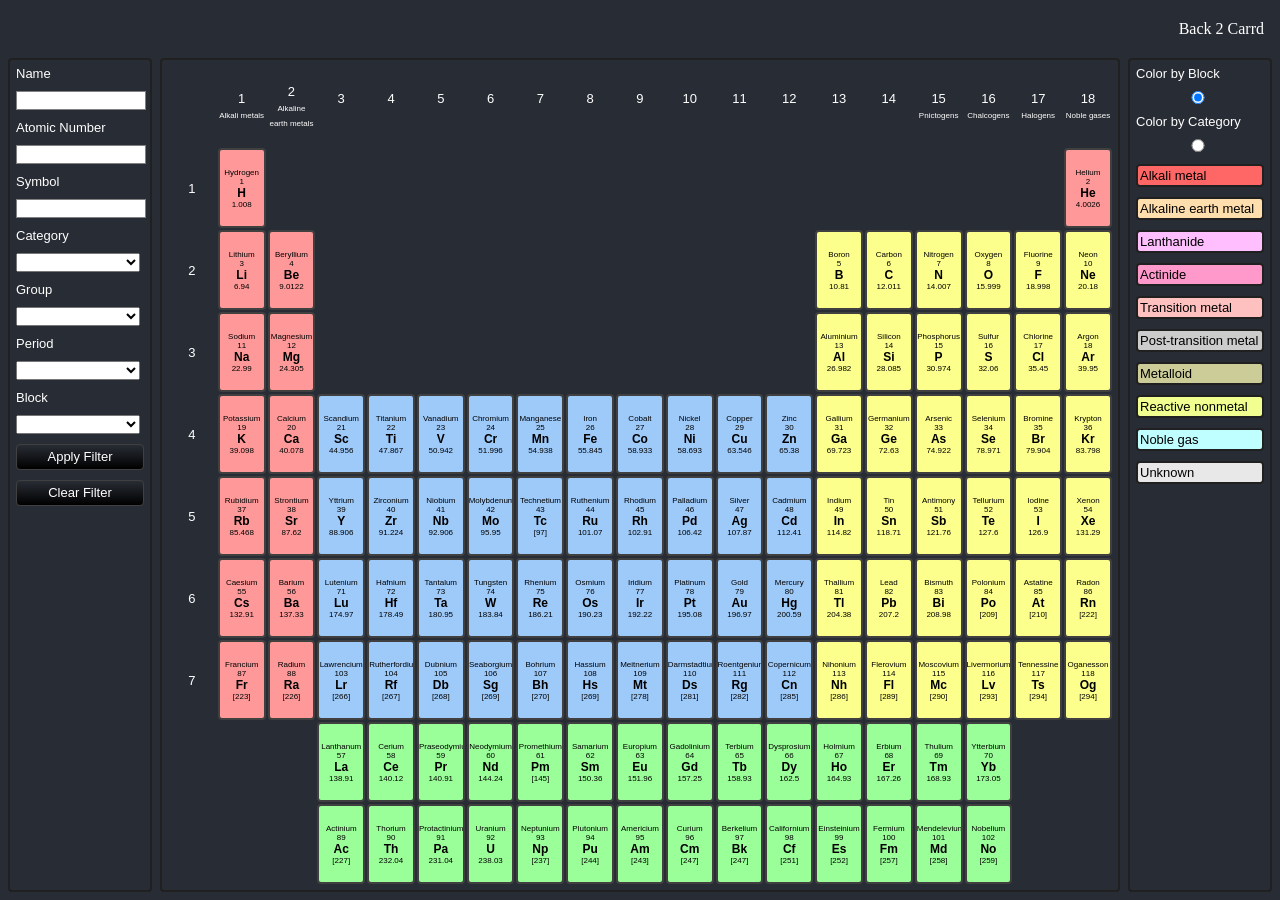
==== index.html @ cc759f1b "Rename periodictable.html to index.html" ====
<!DOCTYPE html>

<html lang="en">

<head>
	<title>Chemsitry Hub: Periodic Table</title>
    <meta charset="utf-8" />
    <link href="projects.css" rel="stylesheet" />
</head>

<body>

	<div class="maindiv">

		<div class="linkpanel"><a href="https://chemistryhub.carrd.co" target="_blank">Back 2 Carrd</a></div>

    	<div class="roundcorners leftdiv">

			<table style="width:100%;">

            	<tr><td><div class="label">Name</div></td></tr>
            	<tr><td><input type="text" id="namefilter" style="width:124px" /></td></tr>

            	<tr><td><div class="label">Atomic Number</div></td></tr>
            	<tr><td><input type="number" id="atomicnumberfilter" style="width:124px" min=1 max=118 /></td></tr>

            	<tr><td><div class="label">Symbol</div></td></tr>
            	<tr><td><input type="text" id="symbolfilter" style="width:124px" /></td></tr>

				<tr><td><div class="label">Category</div></td></tr>
				<tr><td>
					<select id="categoryfilter">
						<option value=""></option>
						<option value="Alkali metal">Alkali metal</option>
						<option value="Alkaline earth metal">Alkaline earth metal</option>
						<option value="Lanthanide">Lanthanide</option>
						<option value="Actinide">Actinide</option>
						<option value="Transition metal">Transition metal</option>
						<option value="Post-transition metal">Post-transition metal</option>
						<option value="Metalloid">Metalloid</option>
						<option value="Reactive nonmetal">Reactive nonmetal</option>
						<option value="Noble gas">Noble gas</option>
						<option value="Unknown">Unknown</option>
					</select>
				</td></tr>


            	<tr><td><div class="label">Group</div></td></tr>
            	<tr><td>
					<select id="groupfilter">
  						<option value=""></option>
  						<option value="0">none</option>
  						<option value="1">1</option>
  						<option value="2">2</option>
  						<option value="3">3</option>
  						<option value="4">4</option>
  						<option value="5">5</option>
  						<option value="6">6</option>
  						<option value="7">7</option>
  						<option value="8">8</option>
  						<option value="9">9</option>
  						<option value="10">10</option>
  						<option value="11">11</option>
  						<option value="12">12</option>
  						<option value="13">13</option>
  						<option value="14">14</option>
  						<option value="15">15</option>
  						<option value="16">16</option>
  						<option value="17">17</option>
  						<option value="18">18</option>
					</select>
				</td></tr>

            	<tr><td><div class="label">Period</div></td></tr>
            	<tr><td>
					<select id="periodfilter">
  						<option value=""></option>
  						<option value="1">1</option>
  						<option value="2">2</option>
  						<option value="3">3</option>
  						<option value="4">4</option>
  						<option value="5">5</option>
  						<option value="6">6</option>
  						<option value="7">7</option>
					</select>
				</td></tr>

            	<tr><td><div class="label">Block</div></td></tr>
            	<tr><td>
					<select id="blockfilter">
  						<option value=""></option>
  						<option value="d">d</option>
  						<option value="f">f</option>
  						<option value="p">p</option>
  						<option value="s">s</option>
					</select>
				</td></tr>

                <tr>
                    <td colspan="2"><div id="btnApplyFilter" class="button">Apply Filter</div></td>
                </tr>

                <tr>
                    <td colspan="2"><div id="btnClearFilter" class="button">Clear Filter</div></td>
                </tr>

            </table>

    	</div>

    	<div id="periodictablediv" class="roundcorners tablediv">
			<table id="periodictable" style="width: 100%; height: 100%;"></table>
		</div>

    	<div class="roundcorners rightdiv">

			<table style="width:100%;">

            	<tr>
					<td><div class="label">Color by Block</div></td>
				</tr>
				
            	<tr>
					<td class="radiobutton"><div class="radiobutton"><input type="radio" name="colorby" value="colorbyblock" id="colorblock" checked /></div></td>
				</tr>

            	<tr>
					<td><div class="label">Color by Category</div></td>
				</tr>

            	<tr>
					<td class="radiobutton"><div class="radiobutton"><input type="radio" name="colorby" value="colorbycategory" id="colorcategory"  /></div></td>
				</tr>

            </table>

			<table id="categorykey" style="width:100%; display: inline;">
            	<tr><td><div class="alkalimetal colorkey roundcorners">Alkali metal</div></td></tr>
            	<tr><td><div class="alkalineearthmetal colorkey roundcorners">Alkaline earth metal</div></td></tr>
            	<tr><td><div class="lanthanide colorkey roundcorners">Lanthanide</div></td></tr>
            	<tr><td><div class="actinide colorkey roundcorners">Actinide</div></td></tr>
            	<tr><td><div class="transitionmetal colorkey roundcorners">Transition metal</div></td></tr>
            	<tr><td><div class="posttransitionmetal colorkey roundcorners">Post-transition metal</div></td></tr>
            	<tr><td><div class="metalloid colorkey roundcorners">Metalloid</div></td></tr>
            	<tr><td><div class="reactivenonmetal colorkey roundcorners">Reactive nonmetal</div></td></tr>
            	<tr><td><div class="noblegas colorkey roundcorners">Noble gas</div></td></tr>
            	<tr><td><div class="unknown colorkey roundcorners">Unknown</div></td></tr>
            </table>

			<table id="blockkey" style="width:100%; display: none;">
            	<tr><td><div class="sblock colorkey roundcorners">s</div></td></tr>
            	<tr><td><div class="dblock colorkey roundcorners">d</div></td></tr>
            	<tr><td><div class="fblock colorkey roundcorners">f</div></td></tr>
            	<tr><td><div class="pblock colorkey roundcorners">p</div></td></tr>
            </table>

		</div>

	</div>


	<div id="infoboxbackground"
	style="background-color: #000000; position: absolute;
	left: 0px; right: 0px; top: 0px; bottom: 0px;
    opacity: 0.8; visibility: hidden;"></div>

	<div id="infobox"
	 class="border roundcorners"
	style="position:absolute;  width: 500px; top: 50%; left: 50%; transform: translate(-50%, -50%); background-color: #FFFFFF; visibility: hidden;">

		<table style="width:100%;">
    		<tr><th colspan="2" id="infoName" class="thelementname"></th></tr>
    		<tr><th>Atomic number</th><td id="infoAtomicNumber"></th></tr>
        	<tr><th>Chemical Symbol</th><td id="infoChemicalSymbol"></td></tr>
        	<tr><th>Category</th><td id="infoCategory"></td></tr>
        	<tr><th>Atomic weight - conventional</th><td id="infoAtomicWeightConventional"></td></tr>
        	<tr><th>Atomic weight - standard</th><td id="infoAtomicWeightStandard"></td></tr>
        	<tr><th>Occurrence</th><td id="infoOccurrence"></td></tr>
        	<tr><th>State of matter</th><td id="infoStateOfMatter"></td></tr>
        	<tr><th>Group</th><td id="infoGroup"></td></tr>
        	<tr><th>Period</th><td id="infoPeriod"></td></tr>
        	<tr><th>Block</th><td id="infoBlock"></td></tr>
        	<tr><td colspan="2"><div id="btnCloseInfoBox" class="button">Close</div></td></tr>
		</table>

	</div>

    <script src="data.js"></script>
    <script src="periodictable.js"></script>
    <script src="periodictableinfobox.js"></script>
    <script src="periodictabledisplay.js"></script>
    <script src="periodictablepage.js"></script>

</body>

</html>
---- projects.css ----
.maindiv
{
    background-color: #282C34;
    position: absolute;
    left: 0px;
    right: 0px;
    top: 0px;
    bottom: 0px;
}

.banner
{
    position: absolute;
    left:8px;
    top: 8px;
    width: 681px;
    height: 42px;
    background-image: url("banner.png");
}

.tablediv
{
    position:absolute;
    top: 58px;
    left: 160px;
    bottom: 8px;
    right: 160px;
    overflow:auto;
    background-color:#282C34;
    color:#000000;
    font-family: sans-serif;
    padding:4px;
}

.leftdiv
{
    position:absolute;
    top:58px;
    left:8px;
    width:140px;
    bottom:8px;
    overflow:auto;
}

.rightdiv
{
    position:absolute;
    top:58px;
    right:8px;
    width:140px;
    bottom:8px;
    overflow:auto;
}

.linkpanel
{
    cursor: pointer;
    cursor: hand;
    color:#ffffff;
    position: absolute;
    right: 16px;
    top: 8px;
    height: 42px;
    line-height: 42px;
}

A:link {text-decoration: none; color:#FFFFFF; outline : none; border : 0;}
A:visited {text-decoration: none; color:#FFFFFF; outline : none; border : 0;}
A:active {text-decoration: none; color:#FFFFFF; outline : none; border : 0;}
A:hover {text-decoration: underline; color:#FFFFFF; outline : none; border : 0;}

.button
{
    cursor: pointer;
    cursor: hand;
    text-align: center;
    overflow: hidden;
    margin:4px;
    border-radius: 4px 4px 4px 4px;
    font-family: Arial, Helvetica, sans-serif;
    font-size: small;
    padding: 2px;
    border: solid 1px #404040;
    height: 20px;
	line-height: 20px;
    color: #FFFFFF;
    background: linear-gradient(#282C34, #000000);
}

.button:hover
{
    background: linear-gradient(#282C34, #202020);
}

.button:active
{
	box-shadow: inset 1px 1px 1px #000000;
    background: linear-gradient(#282C34, #202020);
}

.roundcorners
{
	border:2px solid #202020;
    border-radius: 4px 4px 4px 4px;
}

.label
{
    font-family: sans-serif;
    font-size: small;
    overflow: hidden;
    color: #FFFFFF;
    margin:4px;
    width: 120px;
}

.colorkey
{
    font-family: sans-serif;
    font-size: small;
    overflow: hidden;
    color: #000000;
    margin: 4px;
    padding: 2px;
    width: 120px;
}

select
{
    font-family: sans-serif;
    font-size: small;
    overflow: hidden;
    margin:4px;
    width: 124px;
}

.labelbold
{
    font-weight: bold;
}


table
{
    border-width: 0px;
    table-layout:fixed;
}

td
{
    border-width: 0px;
    padding:0px;
    font-family: sans-serif;
    font-size: small;
    margin:4px;
}

tr
{
    border-width: 0px;
    padding:0px;
}

th
{
    border-width: 0px;
    padding: 4px;
    font-family: sans-serif;
    font-size: small;
    overflow: hidden;
    margin:4px;
    font-weight: bold;
    text-align: left;
}

.thelementname
{
    border-width: 0px;
    padding: 4px;
    font-family: sans-serif;
    font-size: large;
    overflow: hidden;
    margin:4px;
    font-weight: bold;
    text-align: center;
}

hr
{
    height:1px;
}

input[type=text]
{
    margin: 4px;
    border:1px solid #808080;
}

input[type=number]
{
    margin: 4px;
    border:1px solid #808080;
}

input[type=radio]
{
    margin: 4px;
    margin-left: 4px;
    border:1px solid #808080;
    width: 124px;
}

.red
{
	color: #FF0000;
}

.green
{
	color: #00C000;
}

.redbg
{
	background-color: #FF0000;
}

.greenbg
{
	background-color: #00A000;
}

.cell
{
    width: 5%;
    height: 10%;
}

.elementcell
{
    font-family: sans-serif;
    font-size: 8px;
    text-align: center;
    overflow: hidden;
    border:2px solid #404040;
    border-radius: 4px 4px 4px 4px;
    cursor: pointer;
}

.elementcellfaded
{
    opacity: 0.1;
}

.chemicalsymbol
{
    font-family: sans-serif;
    font-weight: bold;
    font-size: 12px;
    text-align: center;
    overflow: hidden;
}

.groupname
{
    font-family: sans-serif;
    font-size: 8px;
    text-align: center;
    overflow: hidden;
}

.headingcell
{
    text-align: center;
    color: #FFFFFF;
}


.alkalimetal
{
    background-color: #FF6666;
}


.alkalineearthmetal
{
    background-color: #ffdead;
}

.lanthanide
{
    background-color: #ffbfff;
}

.actinide
{
    background-color: #ff99cc;
}

.transitionmetal
{
    background-color: #ffc0c0;
}

.posttransitionmetal
{
    background-color: #cccccc;
}

.metalloid
{
    background-color: #cccc99;
}

.reactivenonmetal
{
    background-color: #f0ff8f;
}


.noblegas
{
    background-color: #c0ffff;
}


.unknown
{
    background-color: #e8e8e8;
}


.sblock
{
    background-color: #ff9999;
}

.dblock
{
    background-color: #9ecafa;
}

.fblock
{
    background-color: #9bff99;
}

.pblock
{
    background-color: #fdff8c;
}
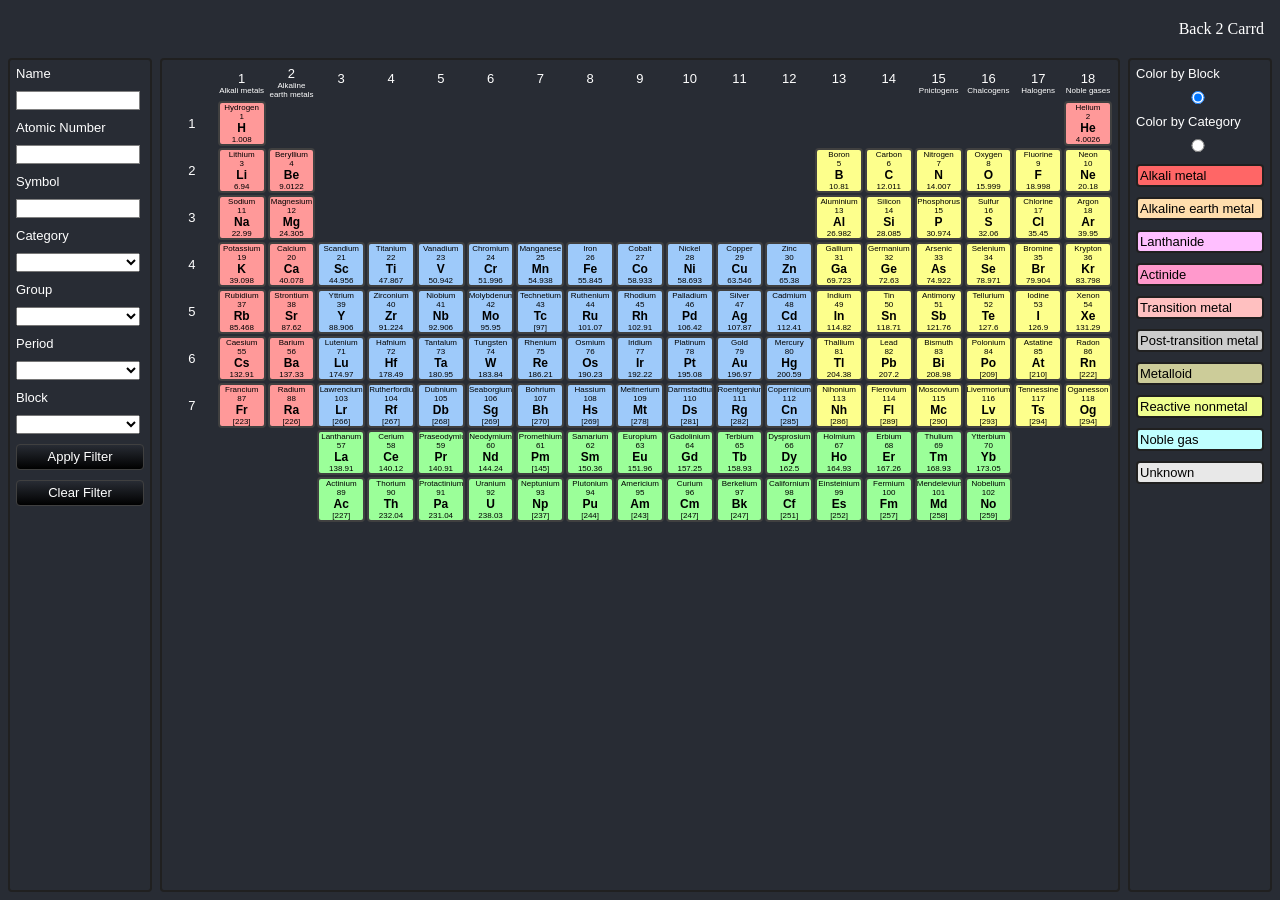
==== commit bc684fd5: "Update index.html" ====
--- a/index.html
+++ b/index.html
@@ -1,195 +1,336 @@
-<!DOCTYPE html>
-
 <html lang="en">
 
 <head>
-	<title>Chemsitry Hub: Periodic Table</title>
-    <meta charset="utf-8" />
-    <link href="projects.css" rel="stylesheet" />
+  <title>Chemistry Hub: Periodic Table</title>
+  <meta charset="utf-8" />
+  <meta name="viewport" content="width=device-width, initial-scale=1.0" />
+  <link href="projects.css" rel="stylesheet" />
 </head>
 
 <body>
 
-	<div class="maindiv">
-
-		<div class="linkpanel"><a href="https://chemistryhub.carrd.co" target="_blank">Back 2 Carrd</a></div>
-
-    	<div class="roundcorners leftdiv">
-
-			<table style="width:100%;">
-
-            	<tr><td><div class="label">Name</div></td></tr>
-            	<tr><td><input type="text" id="namefilter" style="width:124px" /></td></tr>
-
-            	<tr><td><div class="label">Atomic Number</div></td></tr>
-            	<tr><td><input type="number" id="atomicnumberfilter" style="width:124px" min=1 max=118 /></td></tr>
-
-            	<tr><td><div class="label">Symbol</div></td></tr>
-            	<tr><td><input type="text" id="symbolfilter" style="width:124px" /></td></tr>
-
-				<tr><td><div class="label">Category</div></td></tr>
-				<tr><td>
-					<select id="categoryfilter">
-						<option value=""></option>
-						<option value="Alkali metal">Alkali metal</option>
-						<option value="Alkaline earth metal">Alkaline earth metal</option>
-						<option value="Lanthanide">Lanthanide</option>
-						<option value="Actinide">Actinide</option>
-						<option value="Transition metal">Transition metal</option>
-						<option value="Post-transition metal">Post-transition metal</option>
-						<option value="Metalloid">Metalloid</option>
-						<option value="Reactive nonmetal">Reactive nonmetal</option>
-						<option value="Noble gas">Noble gas</option>
-						<option value="Unknown">Unknown</option>
-					</select>
-				</td></tr>
-
-
-            	<tr><td><div class="label">Group</div></td></tr>
-            	<tr><td>
-					<select id="groupfilter">
-  						<option value=""></option>
-  						<option value="0">none</option>
-  						<option value="1">1</option>
-  						<option value="2">2</option>
-  						<option value="3">3</option>
-  						<option value="4">4</option>
-  						<option value="5">5</option>
-  						<option value="6">6</option>
-  						<option value="7">7</option>
-  						<option value="8">8</option>
-  						<option value="9">9</option>
-  						<option value="10">10</option>
-  						<option value="11">11</option>
-  						<option value="12">12</option>
-  						<option value="13">13</option>
-  						<option value="14">14</option>
-  						<option value="15">15</option>
-  						<option value="16">16</option>
-  						<option value="17">17</option>
-  						<option value="18">18</option>
-					</select>
-				</td></tr>
-
-            	<tr><td><div class="label">Period</div></td></tr>
-            	<tr><td>
-					<select id="periodfilter">
-  						<option value=""></option>
-  						<option value="1">1</option>
-  						<option value="2">2</option>
-  						<option value="3">3</option>
-  						<option value="4">4</option>
-  						<option value="5">5</option>
-  						<option value="6">6</option>
-  						<option value="7">7</option>
-					</select>
-				</td></tr>
-
-            	<tr><td><div class="label">Block</div></td></tr>
-            	<tr><td>
-					<select id="blockfilter">
-  						<option value=""></option>
-  						<option value="d">d</option>
-  						<option value="f">f</option>
-  						<option value="p">p</option>
-  						<option value="s">s</option>
-					</select>
-				</td></tr>
-
-                <tr>
-                    <td colspan="2"><div id="btnApplyFilter" class="button">Apply Filter</div></td>
-                </tr>
-
-                <tr>
-                    <td colspan="2"><div id="btnClearFilter" class="button">Clear Filter</div></td>
-                </tr>
-
-            </table>
-
-    	</div>
-
-    	<div id="periodictablediv" class="roundcorners tablediv">
-			<table id="periodictable" style="width: 100%; height: 100%;"></table>
-		</div>
-
-    	<div class="roundcorners rightdiv">
-
-			<table style="width:100%;">
-
-            	<tr>
-					<td><div class="label">Color by Block</div></td>
-				</tr>
-				
-            	<tr>
-					<td class="radiobutton"><div class="radiobutton"><input type="radio" name="colorby" value="colorbyblock" id="colorblock" checked /></div></td>
-				</tr>
-
-            	<tr>
-					<td><div class="label">Color by Category</div></td>
-				</tr>
-
-            	<tr>
-					<td class="radiobutton"><div class="radiobutton"><input type="radio" name="colorby" value="colorbycategory" id="colorcategory"  /></div></td>
-				</tr>
-
-            </table>
-
-			<table id="categorykey" style="width:100%; display: inline;">
-            	<tr><td><div class="alkalimetal colorkey roundcorners">Alkali metal</div></td></tr>
-            	<tr><td><div class="alkalineearthmetal colorkey roundcorners">Alkaline earth metal</div></td></tr>
-            	<tr><td><div class="lanthanide colorkey roundcorners">Lanthanide</div></td></tr>
-            	<tr><td><div class="actinide colorkey roundcorners">Actinide</div></td></tr>
-            	<tr><td><div class="transitionmetal colorkey roundcorners">Transition metal</div></td></tr>
-            	<tr><td><div class="posttransitionmetal colorkey roundcorners">Post-transition metal</div></td></tr>
-            	<tr><td><div class="metalloid colorkey roundcorners">Metalloid</div></td></tr>
-            	<tr><td><div class="reactivenonmetal colorkey roundcorners">Reactive nonmetal</div></td></tr>
-            	<tr><td><div class="noblegas colorkey roundcorners">Noble gas</div></td></tr>
-            	<tr><td><div class="unknown colorkey roundcorners">Unknown</div></td></tr>
-            </table>
-
-			<table id="blockkey" style="width:100%; display: none;">
-            	<tr><td><div class="sblock colorkey roundcorners">s</div></td></tr>
-            	<tr><td><div class="dblock colorkey roundcorners">d</div></td></tr>
-            	<tr><td><div class="fblock colorkey roundcorners">f</div></td></tr>
-            	<tr><td><div class="pblock colorkey roundcorners">p</div></td></tr>
-            </table>
-
-		</div>
-
-	</div>
-
-
-	<div id="infoboxbackground"
-	style="background-color: #000000; position: absolute;
-	left: 0px; right: 0px; top: 0px; bottom: 0px;
+  <div class="maindiv">
+
+    <div class="linkpanel"><a href="https://chemistryhub.carrd.co" target="_blank">Back 2 Carrd</a></div>
+
+    <div class="roundcorners leftdiv">
+
+      <table style="width:100%;">
+
+        <tr>
+          <td>
+            <div class="label">Name</div>
+          </td>
+        </tr>
+        <tr>
+          <td><input type="text" id="namefilter" style="width:124px" /></td>
+        </tr>
+
+        <tr>
+          <td>
+            <div class="label">Atomic Number</div>
+          </td>
+        </tr>
+        <tr>
+          <td><input type="number" id="atomicnumberfilter" style="width:124px" min=1 max=118 /></td>
+        </tr>
+
+        <tr>
+          <td>
+            <div class="label">Symbol</div>
+          </td>
+        </tr>
+        <tr>
+          <td><input type="text" id="symbolfilter" style="width:124px" /></td>
+        </tr>
+
+        <tr>
+          <td>
+            <div class="label">Category</div>
+          </td>
+        </tr>
+        <tr>
+          <td>
+            <select id="categoryfilter">
+              <option value=""></option>
+              <option value="Alkali metal">Alkali metal</option>
+              <option value="Alkaline earth metal">Alkaline earth metal</option>
+              <option value="Lanthanide">Lanthanide</option>
+              <option value="Actinide">Actinide</option>
+              <option value="Transition metal">Transition metal</option>
+              <option value="Post-transition metal">Post-transition metal</option>
+              <option value="Metalloid">Metalloid</option>
+              <option value="Reactive nonmetal">Reactive nonmetal</option>
+              <option value="Noble gas">Noble gas</option>
+              <option value="Unknown">Unknown</option>
+            </select>
+          </td>
+        </tr>
+
+        <tr>
+          <td>
+            <div class="label">Group</div>
+          </td>
+        </tr>
+        <tr>
+          <td>
+            <select id="groupfilter">
+              <option value=""></option>
+              <option value="0">none</option>
+              <option value="1">1</option>
+              <option value="2">2</option>
+              <option value="3">3</option>
+              <option value="4">4</option>
+              <option value="5">5</option>
+              <option value="6">6</option>
+              <option value="7">7</option>
+              <option value="8">8</option>
+              <option value="9">9</option>
+              <option value="10">10</option>
+              <option value="11">11</option>
+              <option value="12">12</option>
+              <option value="13">13</option>
+              <option value="14">14</option>
+              <option value="15">15</option>
+              <option value="16">16</option>
+              <option value="17">17</option>
+              <option value="18">18</option>
+            </select>
+          </td>
+        </tr>
+
+        <tr>
+          <td>
+            <div class="label">Period</div>
+          </td>
+        </tr>
+        <tr>
+          <td>
+            <select id="periodfilter">
+              <option value=""></option>
+              <option value="1">1</option>
+              <option value="2">2</option>
+              <option value="3">3</option>
+              <option value="4">4</option>
+              <option value="5">5</option>
+              <option value="6">6</option>
+              <option value="7">7</option>
+            </select>
+          </td>
+        </tr>
+
+        <tr>
+          <td>
+            <div class="label">Block</div>
+          </td>
+        </tr>
+        <tr>
+          <td>
+            <select id="blockfilter">
+              <option value=""></option>
+              <option value="d">d</option>
+              <option value="f">f</option>
+              <option value="p">p</option>
+              <option value="s">s</option>
+            </select>
+          </td>
+        </tr>
+
+        <tr>
+          <td colspan="2">
+            <div id="btnApplyFilter" class="button">Apply Filter</div>
+          </td>
+        </tr>
+
+        <tr>
+          <td colspan="2">
+            <div id="btnClearFilter" class="button">Clear Filter</div>
+          </td>
+        </tr>
+
+      </table>
+
+    </div>
+
+    <div id="periodictablediv" class="roundcorners tablediv">
+      <table id="periodictable" style="width: 100%;"></table>
+    </div>
+
+    <div class="roundcorners rightdiv">
+
+      <table style="width:100%;">
+
+        <tr>
+          <td>
+            <div class="label">Color by Block</div>
+          </td>
+        </tr>
+
+        <tr>
+          <td class="radiobutton">
+            <div class="radiobutton"><input type="radio" name="colorby" value="colorbyblock" id="colorblock" checked /></div>
+          </td>
+        </tr>
+
+        <tr>
+          <td>
+            <div class="label">Color by Category</div>
+          </td>
+        </tr>
+
+        <tr>
+          <td class="radiobutton">
+            <div class="radiobutton"><input type="radio" name="colorby" value="colorbycategory" id="colorcategory" /></div>
+          </td>
+        </tr>
+
+      </table>
+
+      <table id="categorykey" style="width:100%; display: inline;">
+        <tr>
+          <td>
+            <div class="alkalimetal colorkey roundcorners">Alkali metal</div>
+          </td>
+        </tr>
+        <tr>
+          <td>
+            <div class="alkalineearthmetal colorkey roundcorners">Alkaline earth metal</div>
+          </td>
+        </tr>
+        <tr>
+          <td>
+            <div class="lanthanide colorkey roundcorners">Lanthanide</div>
+          </td>
+        </tr>
+        <tr>
+          <td>
+            <div class="actinide colorkey roundcorners">Actinide</div>
+          </td>
+        </tr>
+        <tr>
+          <td>
+            <div class="transitionmetal colorkey roundcorners">Transition metal</div>
+          </td>
+        </tr>
+        <tr>
+          <td>
+            <div class="posttransitionmetal colorkey roundcorners">Post-transition metal</div>
+          </td>
+        </tr>
+        <tr>
+          <td>
+            <div class="metalloid colorkey roundcorners">Metalloid</div>
+          </td>
+        </tr>
+        <tr>
+          <td>
+            <div class="reactivenonmetal colorkey roundcorners">Reactive nonmetal</div>
+          </td>
+        </tr>
+        <tr>
+          <td>
+            <div class="noblegas colorkey roundcorners">Noble gas</div>
+          </td>
+        </tr>
+        <tr>
+          <td>
+            <div class="unknown colorkey roundcorners">Unknown</div>
+          </td>
+        </tr>
+      </table>
+
+      <table id="blockkey" style="width:100%; display: none;">
+        <tr>
+          <td>
+            <div class="sblock colorkey roundcorners">s</div>
+          </td>
+        </tr>
+        <tr>
+          <td>
+            <div class="dblock colorkey roundcorners">d</div>
+          </td>
+        </tr>
+        <tr>
+          <td>
+            <div class="fblock colorkey roundcorners">f</div>
+          </td>
+        </tr>
+        <tr>
+          <td>
+            <div class="pblock colorkey roundcorners">p</div>
+          </td>
+        </tr>
+      </table>
+
+    </div>
+
+  </div>
+
+  <div id="infoboxbackground" style="background-color: #000000; position: absolute;
+    left: 0px; right: 0px; top: 0px; bottom: 0px;
     opacity: 0.8; visibility: hidden;"></div>
 
-	<div id="infobox"
-	 class="border roundcorners"
-	style="position:absolute;  width: 500px; top: 50%; left: 50%; transform: translate(-50%, -50%); background-color: #FFFFFF; visibility: hidden;">
-
-		<table style="width:100%;">
-    		<tr><th colspan="2" id="infoName" class="thelementname"></th></tr>
-    		<tr><th>Atomic number</th><td id="infoAtomicNumber"></th></tr>
-        	<tr><th>Chemical Symbol</th><td id="infoChemicalSymbol"></td></tr>
-        	<tr><th>Category</th><td id="infoCategory"></td></tr>
-        	<tr><th>Atomic weight - conventional</th><td id="infoAtomicWeightConventional"></td></tr>
-        	<tr><th>Atomic weight - standard</th><td id="infoAtomicWeightStandard"></td></tr>
-        	<tr><th>Occurrence</th><td id="infoOccurrence"></td></tr>
-        	<tr><th>State of matter</th><td id="infoStateOfMatter"></td></tr>
-        	<tr><th>Group</th><td id="infoGroup"></td></tr>
-        	<tr><th>Period</th><td id="infoPeriod"></td></tr>
-        	<tr><th>Block</th><td id="infoBlock"></td></tr>
-        	<tr><td colspan="2"><div id="btnCloseInfoBox" class="button">Close</div></td></tr>
-		</table>
-
-	</div>
-
-    <script src="data.js"></script>
-    <script src="periodictable.js"></script>
-    <script src="periodictableinfobox.js"></script>
-    <script src="periodictabledisplay.js"></script>
-    <script src="periodictablepage.js"></script>
+  <div id="infobox" class="border roundcorners" style="position:absolute;  width: 500px; top: 50%; left: 50%; transform: translate(-50%, -50%); background-color: #FFFFFF; visibility: hidden;">
+
+    <table style="width:100%;">
+      <tr>
+        <th colspan="2" id="infoName" class="thelementname"></th>
+      </tr>
+      <tr>
+        <th>Atomic number</th>
+        <td id="infoAtomicNumber">
+          </th>
+      </tr>
+      <tr>
+        <th>Chemical Symbol</th>
+        <td id="infoChemicalSymbol"></td>
+      </tr>
+      <tr>
+        <th>Category</th>
+        <td id="infoCategory"></td>
+      </tr>
+      <tr>
+        <th>Atomic weight - conventional</th>
+        <td id="infoAtomicWeightConventional"></td>
+      </tr>
+      <tr>
+        <th>Atomic weight - standard</th>
+        <td id="infoAtomicWeightStandard"></td>
+      </tr>
+      <tr>
+        <th>Occurrence</th>
+        <td id="infoOccurrence"></td>
+      </tr>
+      <tr>
+        <th>State of matter</th>
+        <td id="infoStateOfMatter"></td>
+      </tr>
+      <tr>
+        <th>Group</th>
+        <td id="infoGroup"></td>
+      </tr>
+      <tr>
+        <th>Period</th>
+        <td id="infoPeriod"></td>
+      </tr>
+      <tr>
+        <th>Block</th>
+        <td id="infoBlock"></td>
+      </tr>
+      <tr>
+        <td colspan="2">
+          <div id="btnCloseInfoBox" class="button">Close</div>
+        </td>
+      </tr>
+    </table>
+
+  </div>
+
+  <script src="data.js"></script>
+  <script src="periodictable.js"></script>
+  <script src="periodictableinfobox.js"></script>
+  <script src="periodictabledisplay.js"></script>
+  <script src="periodictablepage.js"></script>
 
 </body>
 
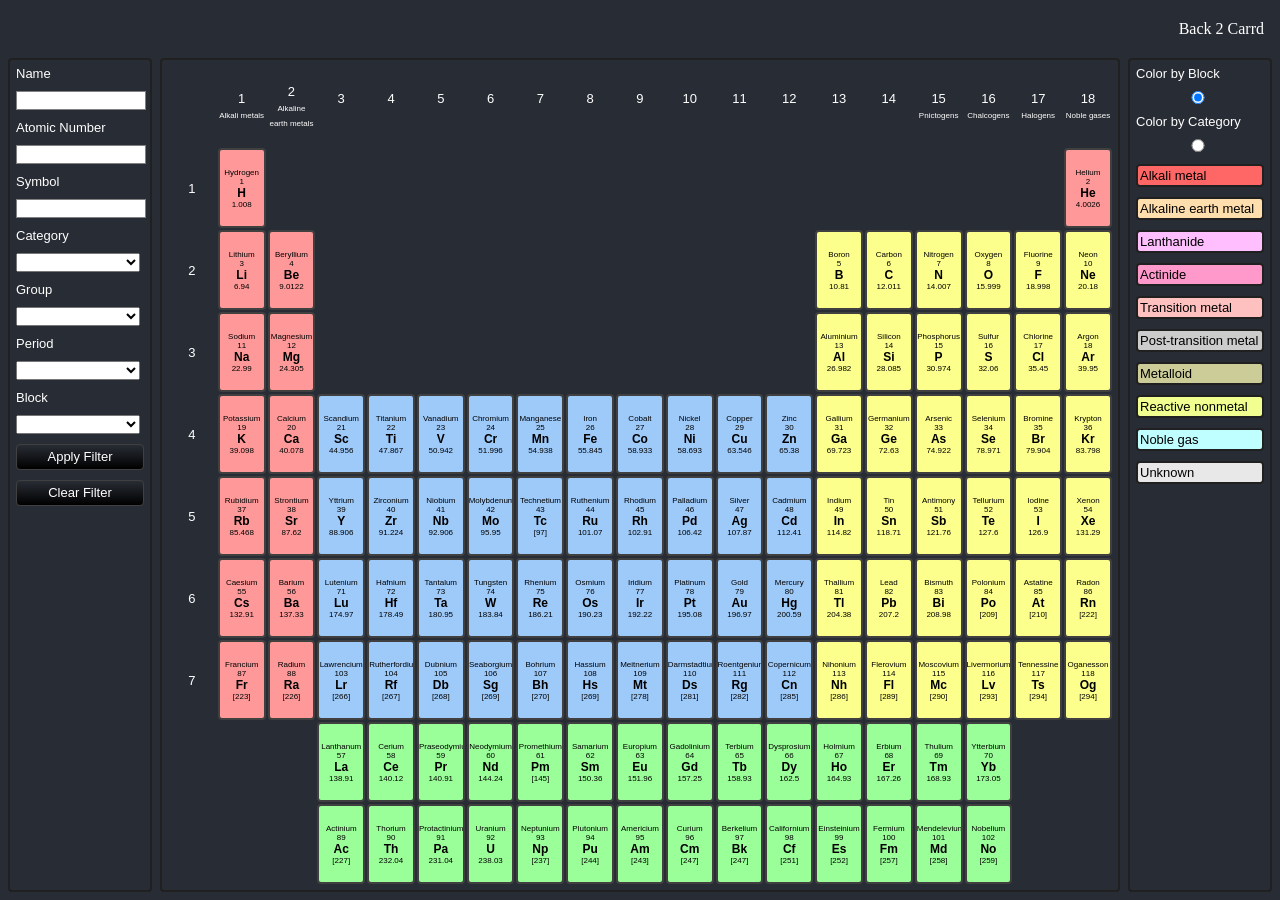
==== commit 16c4e0a4: "Update index.html" ====
--- a/index.html
+++ b/index.html
@@ -1,336 +1,196 @@
+<!DOCTYPE html>
+
 <html lang="en">
 
 <head>
-  <title>Chemistry Hub: Periodic Table</title>
-  <meta charset="utf-8" />
-  <meta name="viewport" content="width=device-width, initial-scale=1.0" />
-  <link href="projects.css" rel="stylesheet" />
+    <title>Chemistry Hub: Periodic Table</title>
+    <meta charset="utf-8" />
+    <meta name="viewport" content="width=device-width, initial-scale=1.0" />
+    <link href="projects.css" rel="stylesheet" />
 </head>
 
 <body>
 
-  <div class="maindiv">
+    <div class="maindiv">
 
-    <div class="linkpanel"><a href="https://chemistryhub.carrd.co" target="_blank">Back 2 Carrd</a></div>
+        <div class="linkpanel"><a href="https://chemistryhub.carrd.co" target="_blank">Back 2 Carrd</a></div>
 
-    <div class="roundcorners leftdiv">
+        <div class="roundcorners leftdiv">
 
-      <table style="width:100%;">
+            <table style="width:100%;">
 
-        <tr>
-          <td>
-            <div class="label">Name</div>
-          </td>
-        </tr>
-        <tr>
-          <td><input type="text" id="namefilter" style="width:124px" /></td>
-        </tr>
+                <tr><td><div class="label">Name</div></td></tr>
+                <tr><td><input type="text" id="namefilter" style="width:124px" /></td></tr>
 
-        <tr>
-          <td>
-            <div class="label">Atomic Number</div>
-          </td>
-        </tr>
-        <tr>
-          <td><input type="number" id="atomicnumberfilter" style="width:124px" min=1 max=118 /></td>
-        </tr>
+                <tr><td><div class="label">Atomic Number</div></td></tr>
+                <tr><td><input type="number" id="atomicnumberfilter" style="width:124px" min=1 max=118 /></td></tr>
 
-        <tr>
-          <td>
-            <div class="label">Symbol</div>
-          </td>
-        </tr>
-        <tr>
-          <td><input type="text" id="symbolfilter" style="width:124px" /></td>
-        </tr>
+                <tr><td><div class="label">Symbol</div></td></tr>
+                <tr><td><input type="text" id="symbolfilter" style="width:124px" /></td></tr>
 
-        <tr>
-          <td>
-            <div class="label">Category</div>
-          </td>
-        </tr>
-        <tr>
-          <td>
-            <select id="categoryfilter">
-              <option value=""></option>
-              <option value="Alkali metal">Alkali metal</option>
-              <option value="Alkaline earth metal">Alkaline earth metal</option>
-              <option value="Lanthanide">Lanthanide</option>
-              <option value="Actinide">Actinide</option>
-              <option value="Transition metal">Transition metal</option>
-              <option value="Post-transition metal">Post-transition metal</option>
-              <option value="Metalloid">Metalloid</option>
-              <option value="Reactive nonmetal">Reactive nonmetal</option>
-              <option value="Noble gas">Noble gas</option>
-              <option value="Unknown">Unknown</option>
-            </select>
-          </td>
-        </tr>
+                <tr><td><div class="label">Category</div></td></tr>
+                <tr><td>
+                    <select id="categoryfilter">
+                        <option value=""></option>
+                        <option value="Alkali metal">Alkali metal</option>
+                        <option value="Alkaline earth metal">Alkaline earth metal</option>
+                        <option value="Lanthanide">Lanthanide</option>
+                        <option value="Actinide">Actinide</option>
+                        <option value="Transition metal">Transition metal</option>
+                        <option value="Post-transition metal">Post-transition metal</option>
+                        <option value="Metalloid">Metalloid</option>
+                        <option value="Reactive nonmetal">Reactive nonmetal</option>
+                        <option value="Noble gas">Noble gas</option>
+                        <option value="Unknown">Unknown</option>
+                    </select>
+                </td></tr>
 
-        <tr>
-          <td>
-            <div class="label">Group</div>
-          </td>
-        </tr>
-        <tr>
-          <td>
-            <select id="groupfilter">
-              <option value=""></option>
-              <option value="0">none</option>
-              <option value="1">1</option>
-              <option value="2">2</option>
-              <option value="3">3</option>
-              <option value="4">4</option>
-              <option value="5">5</option>
-              <option value="6">6</option>
-              <option value="7">7</option>
-              <option value="8">8</option>
-              <option value="9">9</option>
-              <option value="10">10</option>
-              <option value="11">11</option>
-              <option value="12">12</option>
-              <option value="13">13</option>
-              <option value="14">14</option>
-              <option value="15">15</option>
-              <option value="16">16</option>
-              <option value="17">17</option>
-              <option value="18">18</option>
-            </select>
-          </td>
-        </tr>
 
-        <tr>
-          <td>
-            <div class="label">Period</div>
-          </td>
-        </tr>
-        <tr>
-          <td>
-            <select id="periodfilter">
-              <option value=""></option>
-              <option value="1">1</option>
-              <option value="2">2</option>
-              <option value="3">3</option>
-              <option value="4">4</option>
-              <option value="5">5</option>
-              <option value="6">6</option>
-              <option value="7">7</option>
-            </select>
-          </td>
-        </tr>
+                <tr><td><div class="label">Group</div></td></tr>
+                <tr><td>
+                    <select id="groupfilter">
+                        <option value=""></option>
+                        <option value="0">none</option>
+                        <option value="1">1</option>
+                        <option value="2">2</option>
+                        <option value="3">3</option>
+                        <option value="4">4</option>
+                        <option value="5">5</option>
+                        <option value="6">6</option>
+                        <option value="7">7</option>
+                        <option value="8">8</option>
+                        <option value="9">9</option>
+                        <option value="10">10</option>
+                        <option value="11">11</option>
+                        <option value="12">12</option>
+                        <option value="13">13</option>
+                        <option value="14">14</option>
+                        <option value="15">15</option>
+                        <option value="16">16</option>
+                        <option value="17">17</option>
+                        <option value="18">18</option>
+                    </select>
+                </td></tr>
 
-        <tr>
-          <td>
-            <div class="label">Block</div>
-          </td>
-        </tr>
-        <tr>
-          <td>
-            <select id="blockfilter">
-              <option value=""></option>
-              <option value="d">d</option>
-              <option value="f">f</option>
-              <option value="p">p</option>
-              <option value="s">s</option>
-            </select>
-          </td>
-        </tr>
+                <tr><td><div class="label">Period</div></td></tr>
+                <tr><td>
+                    <select id="periodfilter">
+                        <option value=""></option>
+                        <option value="1">1</option>
+                        <option value="2">2</option>
+                        <option value="3">3</option>
+                        <option value="4">4</option>
+                        <option value="5">5</option>
+                        <option value="6">6</option>
+                        <option value="7">7</option>
+                    </select>
+                </td></tr>
 
-        <tr>
-          <td colspan="2">
-            <div id="btnApplyFilter" class="button">Apply Filter</div>
-          </td>
-        </tr>
+                <tr><td><div class="label">Block</div></td></tr>
+                <tr><td>
+                    <select id="blockfilter">
+                        <option value=""></option>
+                        <option value="d">d</option>
+                        <option value="f">f</option>
+                        <option value="p">p</option>
+                        <option value="s">s</option>
+                    </select>
+                </td></tr>
 
-        <tr>
-          <td colspan="2">
-            <div id="btnClearFilter" class="button">Clear Filter</div>
-          </td>
-        </tr>
+                <tr>
+                    <td colspan="2"><div id="btnApplyFilter" class="button">Apply Filter</div></td>
+                </tr>
 
-      </table>
+                <tr>
+                    <td colspan="2"><div id="btnClearFilter" class="button">Clear Filter</div></td>
+                </tr>
+
+            </table>
+
+        </div>
+
+        <div id="periodictablediv" class="roundcorners tablediv">
+            <table id="periodictable" style="width: 100%; height: 100%;"></table>
+        </div>
+
+        <div class="roundcorners rightdiv">
+
+            <table style="width:100%;">
+
+                <tr>
+                    <td><div class="label">Color by Block</div></td>
+                </tr>
+                
+                <tr>
+                    <td class="radiobutton"><div class="radiobutton"><input type="radio" name="colorby" value="colorbyblock" id="colorblock" checked /></div></td>
+                </tr>
+
+                <tr>
+                    <td><div class="label">Color by Category</div></td>
+                </tr>
+
+                <tr>
+                    <td class="radiobutton"><div class="radiobutton"><input type="radio" name="colorby" value="colorbycategory" id="colorcategory"  /></div></td>
+                </tr>
+
+            </table>
+
+            <table id="categorykey" style="width:100%; display: inline;">
+                <tr><td><div class="alkalimetal colorkey roundcorners">Alkali metal</div></td></tr>
+                <tr><td><div class="alkalineearthmetal colorkey roundcorners">Alkaline earth metal</div></td></tr>
+                <tr><td><div class="lanthanide colorkey roundcorners">Lanthanide</div></td></tr>
+                <tr><td><div class="actinide colorkey roundcorners">Actinide</div></td></tr>
+                <tr><td><div class="transitionmetal colorkey roundcorners">Transition metal</div></td></tr>
+                <tr><td><div class="posttransitionmetal colorkey roundcorners">Post-transition metal</div></td></tr>
+                <tr><td><div class="metalloid colorkey roundcorners">Metalloid</div></td></tr>
+                <tr><td><div class="reactivenonmetal colorkey roundcorners">Reactive nonmetal</div></td></tr>
+                <tr><td><div class="noblegas colorkey roundcorners">Noble gas</div></td></tr>
+                <tr><td><div class="unknown colorkey roundcorners">Unknown</div></td></tr>
+            </table>
+
+            <table id="blockkey" style="width:100%; display: none;">
+                <tr><td><div class="sblock colorkey roundcorners">s</div></td></tr>
+                <tr><td><div class="dblock colorkey roundcorners">d</div></td></tr>
+                <tr><td><div class="fblock colorkey roundcorners">f</div></td></tr>
+                <tr><td><div class="pblock colorkey roundcorners">p</div></td></tr>
+            </table>
+
+        </div>
 
     </div>
 
-    <div id="periodictablediv" class="roundcorners tablediv">
-      <table id="periodictable" style="width: 100%;"></table>
-    </div>
 
-    <div class="roundcorners rightdiv">
+    <div id="infoboxbackground"
+    style="background-color: #000000; position: absolute;
+    left: 0px; right: 0px; top: 0px; bottom: 0px;
+    opacity: 0.8; visibility: hidden;"></div>
 
-      <table style="width:100%;">
+    <div id="infobox"
+     class="border roundcorners"
+    style="position:absolute;  width: 500px; top: 50%; left: 50%; transform: translate(-50%, -50%); background-color: #FFFFFF; visibility: hidden;">
 
-        <tr>
-          <td>
-            <div class="label">Color by Block</div>
-          </td>
-        </tr>
-
-        <tr>
-          <td class="radiobutton">
-            <div class="radiobutton"><input type="radio" name="colorby" value="colorbyblock" id="colorblock" checked /></div>
-          </td>
-        </tr>
-
-        <tr>
-          <td>
-            <div class="label">Color by Category</div>
-          </td>
-        </tr>
-
-        <tr>
-          <td class="radiobutton">
-            <div class="radiobutton"><input type="radio" name="colorby" value="colorbycategory" id="colorcategory" /></div>
-          </td>
-        </tr>
-
-      </table>
-
-      <table id="categorykey" style="width:100%; display: inline;">
-        <tr>
-          <td>
-            <div class="alkalimetal colorkey roundcorners">Alkali metal</div>
-          </td>
-        </tr>
-        <tr>
-          <td>
-            <div class="alkalineearthmetal colorkey roundcorners">Alkaline earth metal</div>
-          </td>
-        </tr>
-        <tr>
-          <td>
-            <div class="lanthanide colorkey roundcorners">Lanthanide</div>
-          </td>
-        </tr>
-        <tr>
-          <td>
-            <div class="actinide colorkey roundcorners">Actinide</div>
-          </td>
-        </tr>
-        <tr>
-          <td>
-            <div class="transitionmetal colorkey roundcorners">Transition metal</div>
-          </td>
-        </tr>
-        <tr>
-          <td>
-            <div class="posttransitionmetal colorkey roundcorners">Post-transition metal</div>
-          </td>
-        </tr>
-        <tr>
-          <td>
-            <div class="metalloid colorkey roundcorners">Metalloid</div>
-          </td>
-        </tr>
-        <tr>
-          <td>
-            <div class="reactivenonmetal colorkey roundcorners">Reactive nonmetal</div>
-          </td>
-        </tr>
-        <tr>
-          <td>
-            <div class="noblegas colorkey roundcorners">Noble gas</div>
-          </td>
-        </tr>
-        <tr>
-          <td>
-            <div class="unknown colorkey roundcorners">Unknown</div>
-          </td>
-        </tr>
-      </table>
-
-      <table id="blockkey" style="width:100%; display: none;">
-        <tr>
-          <td>
-            <div class="sblock colorkey roundcorners">s</div>
-          </td>
-        </tr>
-        <tr>
-          <td>
-            <div class="dblock colorkey roundcorners">d</div>
-          </td>
-        </tr>
-        <tr>
-          <td>
-            <div class="fblock colorkey roundcorners">f</div>
-          </td>
-        </tr>
-        <tr>
-          <td>
-            <div class="pblock colorkey roundcorners">p</div>
-          </td>
-        </tr>
-      </table>
+        <table style="width:100%;">
+            <tr><th colspan="2" id="infoName" class="thelementname"></th></tr>
+            <tr><th>Atomic number</th><td id="infoAtomicNumber"></th></tr>
+            <tr><th>Chemical Symbol</th><td id="infoChemicalSymbol"></td></tr>
+            <tr><th>Category</th><td id="infoCategory"></td></tr>
+            <tr><th>Atomic weight - conventional</th><td id="infoAtomicWeightConventional"></td></tr>
+            <tr><th>Atomic weight - standard</th><td id="infoAtomicWeightStandard"></td></tr>
+            <tr><th>Occurrence</th><td id="infoOccurrence"></td></tr>
+            <tr><th>State of matter</th><td id="infoStateOfMatter"></td></tr>
+            <tr><th>Group</th><td id="infoGroup"></td></tr>
+            <tr><th>Period</th><td id="infoPeriod"></td></tr>
+            <tr><th>Block</th><td id="infoBlock"></td></tr>
+            <tr><td colspan="2"><div id="btnCloseInfoBox" class="button">Close</div></td></tr>
+        </table>
 
     </div>
 
-  </div>
-
-  <div id="infoboxbackground" style="background-color: #000000; position: absolute;
-    left: 0px; right: 0px; top: 0px; bottom: 0px;
-    opacity: 0.8; visibility: hidden;"></div>
-
-  <div id="infobox" class="border roundcorners" style="position:absolute;  width: 500px; top: 50%; left: 50%; transform: translate(-50%, -50%); background-color: #FFFFFF; visibility: hidden;">
-
-    <table style="width:100%;">
-      <tr>
-        <th colspan="2" id="infoName" class="thelementname"></th>
-      </tr>
-      <tr>
-        <th>Atomic number</th>
-        <td id="infoAtomicNumber">
-          </th>
-      </tr>
-      <tr>
-        <th>Chemical Symbol</th>
-        <td id="infoChemicalSymbol"></td>
-      </tr>
-      <tr>
-        <th>Category</th>
-        <td id="infoCategory"></td>
-      </tr>
-      <tr>
-        <th>Atomic weight - conventional</th>
-        <td id="infoAtomicWeightConventional"></td>
-      </tr>
-      <tr>
-        <th>Atomic weight - standard</th>
-        <td id="infoAtomicWeightStandard"></td>
-      </tr>
-      <tr>
-        <th>Occurrence</th>
-        <td id="infoOccurrence"></td>
-      </tr>
-      <tr>
-        <th>State of matter</th>
-        <td id="infoStateOfMatter"></td>
-      </tr>
-      <tr>
-        <th>Group</th>
-        <td id="infoGroup"></td>
-      </tr>
-      <tr>
-        <th>Period</th>
-        <td id="infoPeriod"></td>
-      </tr>
-      <tr>
-        <th>Block</th>
-        <td id="infoBlock"></td>
-      </tr>
-      <tr>
-        <td colspan="2">
-          <div id="btnCloseInfoBox" class="button">Close</div>
-        </td>
-      </tr>
-    </table>
-
-  </div>
-
-  <script src="data.js"></script>
-  <script src="periodictable.js"></script>
-  <script src="periodictableinfobox.js"></script>
-  <script src="periodictabledisplay.js"></script>
-  <script src="periodictablepage.js"></script>
+    <script src="data.js"></script>
+    <script src="periodictable.js"></script>
+    <script src="periodictableinfobox.js"></script>
+    <script src="periodictabledisplay.js"></script>
+    <script src="periodictablepage.js"></script>
 
 </body>
 
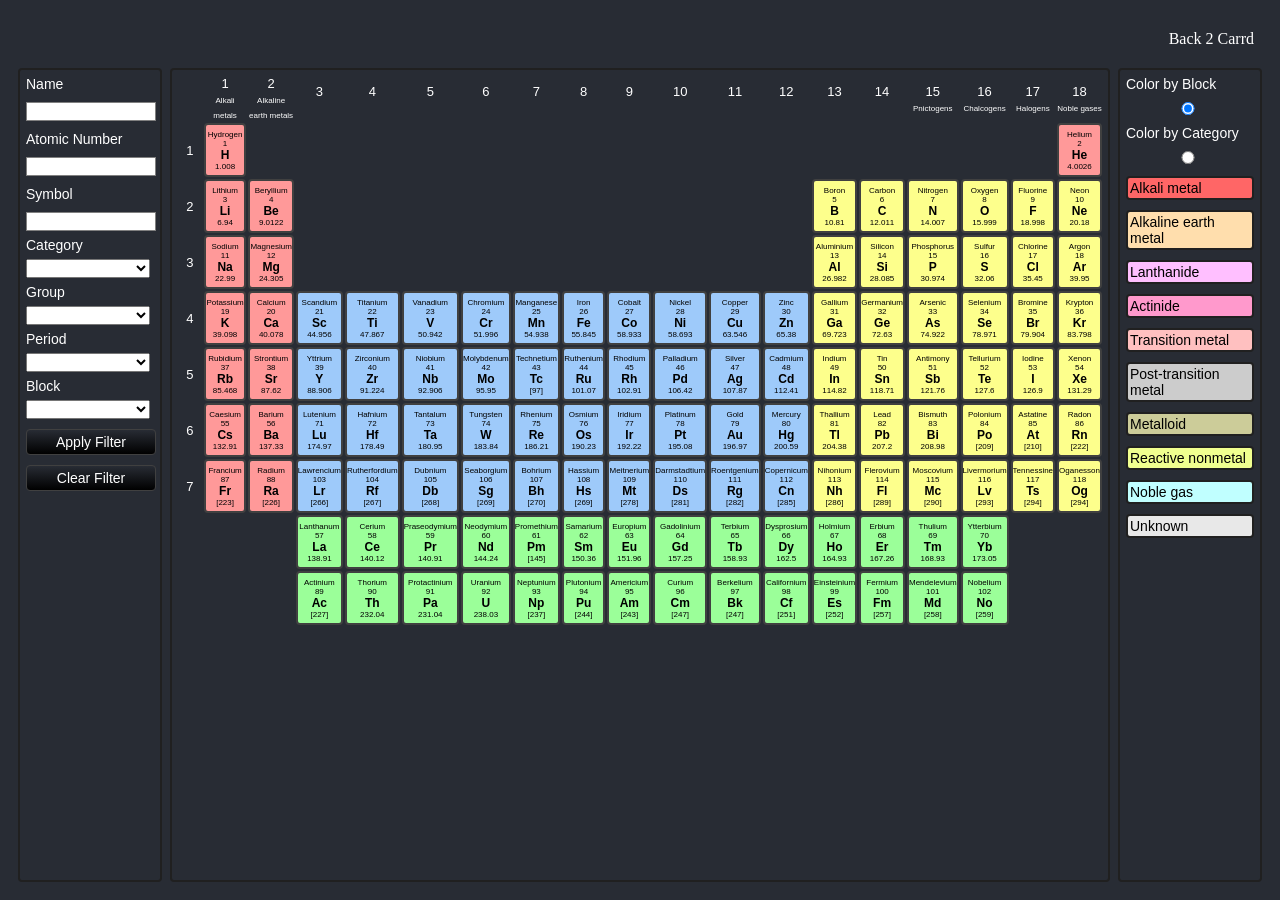
==== commit e29e6104: "Add files via upload" ====
--- a/index.html
+++ b/index.html
@@ -13,6 +13,8 @@
 
     <div class="maindiv">
 
+        <button id="leftToggleButton" class="toggle-btn" onclick="toggleLeftMenu()">&lt;</button>
+        <button id="rightToggleButton" class="toggle-btn" onclick="toggleRightMenu()">&gt;</button>
         <div class="linkpanel"><a href="https://chemistryhub.carrd.co" target="_blank">Back 2 Carrd</a></div>
 
         <div class="roundcorners leftdiv">
@@ -28,74 +30,89 @@
                 <tr><td><div class="label">Symbol</div></td></tr>
                 <tr><td><input type="text" id="symbolfilter" style="width:124px" /></td></tr>
 
-                <tr><td><div class="label">Category</div></td></tr>
-                <tr><td>
-                    <select id="categoryfilter">
-                        <option value=""></option>
-                        <option value="Alkali metal">Alkali metal</option>
-                        <option value="Alkaline earth metal">Alkaline earth metal</option>
-                        <option value="Lanthanide">Lanthanide</option>
-                        <option value="Actinide">Actinide</option>
-                        <option value="Transition metal">Transition metal</option>
-                        <option value="Post-transition metal">Post-transition metal</option>
-                        <option value="Metalloid">Metalloid</option>
-                        <option value="Reactive nonmetal">Reactive nonmetal</option>
-                        <option value="Noble gas">Noble gas</option>
-                        <option value="Unknown">Unknown</option>
-                    </select>
-                </td></tr>
-
-
-                <tr><td><div class="label">Group</div></td></tr>
-                <tr><td>
-                    <select id="groupfilter">
-                        <option value=""></option>
-                        <option value="0">none</option>
-                        <option value="1">1</option>
-                        <option value="2">2</option>
-                        <option value="3">3</option>
-                        <option value="4">4</option>
-                        <option value="5">5</option>
-                        <option value="6">6</option>
-                        <option value="7">7</option>
-                        <option value="8">8</option>
-                        <option value="9">9</option>
-                        <option value="10">10</option>
-                        <option value="11">11</option>
-                        <option value="12">12</option>
-                        <option value="13">13</option>
-                        <option value="14">14</option>
-                        <option value="15">15</option>
-                        <option value="16">16</option>
-                        <option value="17">17</option>
-                        <option value="18">18</option>
-                    </select>
-                </td></tr>
-
-                <tr><td><div class="label">Period</div></td></tr>
-                <tr><td>
-                    <select id="periodfilter">
-                        <option value=""></option>
-                        <option value="1">1</option>
-                        <option value="2">2</option>
-                        <option value="3">3</option>
-                        <option value="4">4</option>
-                        <option value="5">5</option>
-                        <option value="6">6</option>
-                        <option value="7">7</option>
-                    </select>
-                </td></tr>
-
-                <tr><td><div class="label">Block</div></td></tr>
-                <tr><td>
-                    <select id="blockfilter">
-                        <option value=""></option>
-                        <option value="d">d</option>
-                        <option value="f">f</option>
-                        <option value="p">p</option>
-                        <option value="s">s</option>
-                    </select>
-                </td></tr>
+                <tr>
+                    <td><label for="categoryfilter" class="label">Category</label></td>
+                </tr>
+                <tr>
+                    <td>
+                        <select id="categoryfilter">
+                            <option value=""></option>
+                            <option value="Alkali metal">Alkali metal</option>
+                            <option value="Alkaline earth metal">Alkaline earth metal</option>
+                            <option value="Lanthanide">Lanthanide</option>
+                            <option value="Actinide">Actinide</option>
+                            <option value="Transition metal">Transition metal</option>
+                            <option value="Post-transition metal">Post-transition metal</option>
+                            <option value="Metalloid">Metalloid</option>
+                            <option value="Reactive nonmetal">Reactive nonmetal</option>
+                            <option value="Noble gas">Noble gas</option>
+                            <option value="Unknown">Unknown</option>
+                        </select>
+                    </td>
+                </tr>
+
+                <tr>
+                    <td><label for="groupfilter" class="label">Group</label></td>
+                </tr>
+                <tr>
+                    <td>
+                        <select id="groupfilter">
+                            <option value=""></option>
+                            <option value="0">none</option>
+                            <option value="1">1</option>
+                            <option value="2">2</option>
+                            <option value="3">3</option>
+                            <option value="4">4</option>
+                            <option value="5">5</option>
+                            <option value="6">6</option>
+                            <option value="7">7</option>
+                            <option value="8">8</option>
+                            <option value="9">9</option>
+                            <option value="10">10</option>
+                            <option value="11">11</option>
+                            <option value="12">12</option>
+                            <option value="13">13</option>
+                            <option value="14">14</option>
+                            <option value="15">15</option>
+                            <option value="16">16</option>
+                            <option value="17">17</option>
+                            <option value="18">18</option>
+                        </select>
+                    </td>
+                </tr>
+
+                <tr>
+                    <td><label for="periodfilter" class="label">Period</label></td>
+                </tr>
+                <tr>
+                    <td>
+                        <select id="periodfilter">
+                            <option value=""></option>
+                            <option value="1">1</option>
+                            <option value="2">2</option>
+                            <option value="3">3</option>
+                            <option value="4">4</option>
+                            <option value="5">5</option>
+                            <option value="6">6</option>
+                            <option value="7">7</option>
+                        </select>
+                    </td>
+                </tr>
+
+                <tr>
+                    <td><label for="blockfilter" class="label">Block</label></td>
+                </tr>
+                <tr>
+                    <td>
+                        <select id="blockfilter">
+                            <option value=""></option>
+                            <option value="d">d</option>
+                            <option value="f">f</option>
+                            <option value="p">p</option>
+                            <option value="s">s</option>
+                        </select>
+                    </td>
+                </tr>
 
                 <tr>
                     <td colspan="2"><div id="btnApplyFilter" class="button">Apply Filter</div></td>
@@ -159,32 +176,160 @@
 
     </div>
 
+    <div class="horizontal-scroll-menu">
+        <div>Hydrogen</div>
+        <div>Helium</div>
+        <div>Lithium</div>
+        <div>Beryllium</div>
+        <div>Boron</div>
+        <div>Carbon</div>
+        <div>Nitrogen</div>
+        <div>Oxygen</div>
+        <div>Fluorine</div>
+        <div>Neon</div>
+        <div>Sodium</div>
+        <div>Magnesium</div>
+        <div>Aluminum</div>
+        <div>Silicon</div>
+        <div>Phosphorus</div>
+        <div>Sulfur</div>
+        <div>Chlorine</div>
+        <div>Argon</div>  
+        <div>Potassium</div>
+        <div>Calcium</div>
+        <div>Scandium</div>
+        <div>Titanium</div>
+        <div>Vanadium</div>
+        <div>Chromium</div>
+        <div>Manganese</div>
+        <div>Iron</div>
+        <div>Cobalt</div>
+        <div>Nickel</div>
+        <div>Copper</div>
+        <div>Zinc</div>
+        <div>Gallium</div>
+        <div>Germanium</div>
+        <div>Arsenic</div>
+        <div>Selenium</div>
+        <div>Bromine</div>
+        <div>Krypton</div>
+        <div>Rubidium</div>
+        <div>Strontium</div>
+        <div>Yttrium</div>
+        <div>Zirconium</div>
+        <div>Niobium</div>
+        <div>Molybdenum</div>
+        <div>Technetium</div>
+        <div>Ruthenium</div>
+        <div>Rhodium</div>
+        <div>Palladium</div>
+        <div>Silver</div>
+        <div>Cadmium</div>
+        <div>Indium</div>
+        <div>Tin</div>
+        <div>Antimony</div>
+        <div>Tellurium</div>
+        <div>Iodine</div>
+        <div>Xenon</div>
+        <div>Cesium</div>
+        <div>Barium</div>
+        <div>Lanthanum</div>
+        <div>Cerium</div>
+        <div>Praseodymium</div>
+        <div>Neodymium</div>
+        <div>Promethium</div>
+        <div>Samarium</div>
+        <div>Europium</div>
+        <div>Gadolinium</div>
+        <div>Terbium</div>
+        <div>Dysprosium</div>
+        <div>Holmium</div>
+        <div>Erbium</div>
+        <div>Thulium</div>  
+        <div>Ytterbium</div>
+        <div>Lutetium</div>
+        <div>Hafnium</div>
+        <div>Tantalum</div>
+        <div>Tungsten</div>
+        <div>Rhenium</div>
+        <div>Osmium</div>
+        <div>Iridium</div>
+        <div>Platinum</div>
+        <div>Gold</div>
+        <div>Mercury</div>
+        <div>Thallium</div>
+        <div>Lead</div>
+        <div>Bismuth</div>
+        <div>Polonium</div>
+        <div>Astatine</div>
+        <div>Radon</div>
+        <div>Francium</div>
+        <div>Radium</div>
+        <div>Actinium</div>
+        <div>Thorium</div>
+        <div>Protactinium</div>
+        <div>Uranium</div>
+        <div>Neptunium</div>
+        <div>Plutonium</div>
+        <div>Americium</div>
+        <div>Curium</div>
+        <div>Berkelium</div>
+        <div>Californium</div>
+        <div>Einsteinium</div>
+        <div>Fermium</div> 
+        <div>Mendelevium</div>
+        <div>Nobelium</div>
+        <div>Lawrencium</div>
+        <div>Rutherfordium</div>
+        <div>Dubnium</div>
+        <div>Seaborgium</div>
+        <div>Bohrium</div>
+        <div>Hassium</div>
+        <div>Meitnerium</div>
+        <div>Darmstadtium</div>
+        <div>Roentgenium</div>
+        <div>Copernicium</div>
+        <div>Nihonium</div>
+        <div>Flerovium</div>
+        <div>Moscovium</div>
+        <div>Livermorium</div>
+        <div>Tennessine</div>
+        <div>Oganesson</div>        
+    
+    </div>
 
     <div id="infoboxbackground"
     style="background-color: #000000; position: absolute;
     left: 0px; right: 0px; top: 0px; bottom: 0px;
     opacity: 0.8; visibility: hidden;"></div>
 
-    <div id="infobox"
+<div id="infobox"
      class="border roundcorners"
-    style="position:absolute;  width: 500px; top: 50%; left: 50%; transform: translate(-50%, -50%); background-color: #FFFFFF; visibility: hidden;">
-
-        <table style="width:100%;">
-            <tr><th colspan="2" id="infoName" class="thelementname"></th></tr>
-            <tr><th>Atomic number</th><td id="infoAtomicNumber"></th></tr>
-            <tr><th>Chemical Symbol</th><td id="infoChemicalSymbol"></td></tr>
-            <tr><th>Category</th><td id="infoCategory"></td></tr>
-            <tr><th>Atomic weight - conventional</th><td id="infoAtomicWeightConventional"></td></tr>
-            <tr><th>Atomic weight - standard</th><td id="infoAtomicWeightStandard"></td></tr>
-            <tr><th>Occurrence</th><td id="infoOccurrence"></td></tr>
-            <tr><th>State of matter</th><td id="infoStateOfMatter"></td></tr>
-            <tr><th>Group</th><td id="infoGroup"></td></tr>
-            <tr><th>Period</th><td id="infoPeriod"></td></tr>
-            <tr><th>Block</th><td id="infoBlock"></td></tr>
-            <tr><td colspan="2"><div id="btnCloseInfoBox" class="button">Close</div></td></tr>
-        </table>
-
-    </div>
+     style="position:absolute; width: 500px; top: 50%; left: 50%; transform: translate(-50%, -50%); background-color: #FFFFFF; visibility: hidden; text-align: center;">
+
+    <table style="width:100%;">
+        <tr><th colspan="2" id="infoName" class="thelementname"></th></tr>
+        <tr><td colspan="2">
+            <img id="infoImage" src="" alt="Element Image" style="width:200px;height:auto;display:none;">
+        </td></tr>
+        <tr><td colspan="2"><div id="infoImageText" style="display:none;"></div></td></tr> 
+        <tr><th>Atomic number</th><td id="infoAtomicNumber"></td></tr>
+        <tr><th>Chemical Symbol</th><td id="infoChemicalSymbol"></td></tr>
+        <tr><th>Category</th><td id="infoCategory"></td></tr>
+        <tr><th>Atomic weight - conventional</th><td id="infoAtomicWeightConventional"></td></tr>
+        <tr><th>Atomic weight - standard</th><td id="infoAtomicWeightStandard"></td></tr>
+        <tr><th>Occurrence</th><td id="infoOccurrence"></td></tr>
+        <tr><th>State of matter</th><td id="infoStateOfMatter"></td></tr>
+        <tr><th>Group</th><td id="infoGroup"></td></tr>
+        <tr><th>Period</th><td id="infoPeriod"></td></tr>
+        <tr><th>Block</th><td id="infoBlock"></td></tr>
+        <tr><th>Electron Configuration</th><td id="infoElectronConfiguration"></td></tr> 
+        <tr><th>Valence Electrons</th><td id="infoValenceElectrons"></td></tr> 
+        <tr><td colspan="2"><div id="btnCloseInfoBox" class="button">Close</div></td></tr>
+    </table>
+
+</div>
+
 
     <script src="data.js"></script>
     <script src="periodictable.js"></script>
@@ -192,6 +337,45 @@
     <script src="periodictabledisplay.js"></script>
     <script src="periodictablepage.js"></script>
 
+    <script>
+        let leftDivVisible = true;
+        let rightDivVisible = true;
+
+        function toggleLeftMenu() {
+            let leftDiv = document.querySelector(".leftdiv");
+            let tableDiv = document.querySelector(".tablediv");
+            let leftButton = document.querySelector("#leftToggleButton"); 
+
+            if (leftDivVisible) {
+                leftDiv.style.display = "none";
+                tableDiv.style.left = "10px";
+                leftButton.style.backgroundColor = "green"; 
+            } else {
+                leftDiv.style.display = "block";
+                tableDiv.style.left = "160px";
+                leftButton.style.backgroundColor = ""; 
+            }
+            leftDivVisible = !leftDivVisible;
+        }
+
+        function toggleRightMenu() {
+            let rightDiv = document.querySelector(".rightdiv");
+            let tableDiv = document.querySelector(".tablediv");
+            let rightButton = document.querySelector("#rightToggleButton"); 
+
+            if (rightDivVisible) {
+                rightDiv.style.display = "none";
+                tableDiv.style.right = "10px";
+                rightButton.style.backgroundColor = "green"; 
+            } else {
+                rightDiv.style.display = "block";
+                tableDiv.style.right = "160px";
+                rightButton.style.backgroundColor = ""; 
+            }
+            rightDivVisible = !rightDivVisible;
+        }
+    </script>
+
 </body>
 
 </html>
--- a/projects.css
+++ b/projects.css
@@ -1,4 +1,3 @@
-
 .maindiv
 {
     background-color: #282C34;
@@ -7,16 +6,8 @@
     right: 0px;
     top: 0px;
     bottom: 0px;
-}
-
-.banner
-{
-    position: absolute;
-    left:8px;
-    top: 8px;
-    width: 681px;
-    height: 42px;
-    background-image: url("banner.png");
+    display: flex;
+    flex-wrap: wrap;
 }
 
 .tablediv
@@ -31,6 +22,8 @@
     color:#000000;
     font-family: sans-serif;
     padding:4px;
+    flex: 1;
+    margin: 10px;
 }
 
 .leftdiv
@@ -41,6 +34,8 @@
     width:140px;
     bottom:8px;
     overflow:auto;
+    flex: 1;
+    margin: 10px;
 }
 
 .rightdiv
@@ -51,6 +46,8 @@
     width:140px;
     bottom:8px;
     overflow:auto;
+    flex: 1;
+    margin: 10px;
 }
 
 .linkpanel
@@ -63,6 +60,8 @@
     top: 8px;
     height: 42px;
     line-height: 42px;
+    margin: 10px;
+    text-align: center;
 }
 
 A:link {text-decoration: none; color:#FFFFFF; outline : none; border : 0;}
@@ -246,6 +245,8 @@
     border:2px solid #404040;
     border-radius: 4px 4px 4px 4px;
     cursor: pointer;
+    width: 50px;
+    height: 50px;
 }
 
 .elementcellfaded
@@ -350,3 +351,83 @@
 {
     background-color: #fdff8c;
 }
+
+
+.maindiv {
+    display: flex;
+    flex-wrap: wrap;
+}
+
+.leftdiv, .rightdiv, .tablediv {
+    flex: 1;
+    margin: 10px;
+}
+
+.table-container {
+    overflow-x: auto;
+}
+
+.horizontal-scroll-menu {
+    display: flex;
+    overflow-x: auto;
+    white-space: nowrap;
+    background-color: #282C34;
+    padding: 10px;
+}
+
+.horizontal-scroll-menu div {
+    display: inline-block;
+    padding: 10px;
+    color: #FFFFFF;
+    cursor: pointer;
+}
+
+.horizontal-scroll-menu div:hover {
+    background-color: #404040;
+}
+
+div {
+    overflow-x: auto;
+}
+
+table {
+    width: 100%;
+    overflow-x: auto;
+    display: block;
+}
+
+.label, .button, .colorkey {
+    font-size: 14px;
+}
+
+.infobox {
+    width: 50%;
+    left: 5%;
+    transform: translate(0, -50%);
+}
+
+
+.toggle-btn {
+    display: none;
+    position: absolute;
+    top: 10px;
+    left: 10px;
+    background-color: #007bff;
+    color: white;
+    border: none;
+    padding: 10px;
+    cursor: pointer;
+}
+
+#rightToggleButton {
+    left: 45px;
+}
+
+@media (max-width: 768px) {
+    .toggle-btn {
+        display: block;
+    }
+    #infobox { 
+        width:300px !important;
+    }
+}
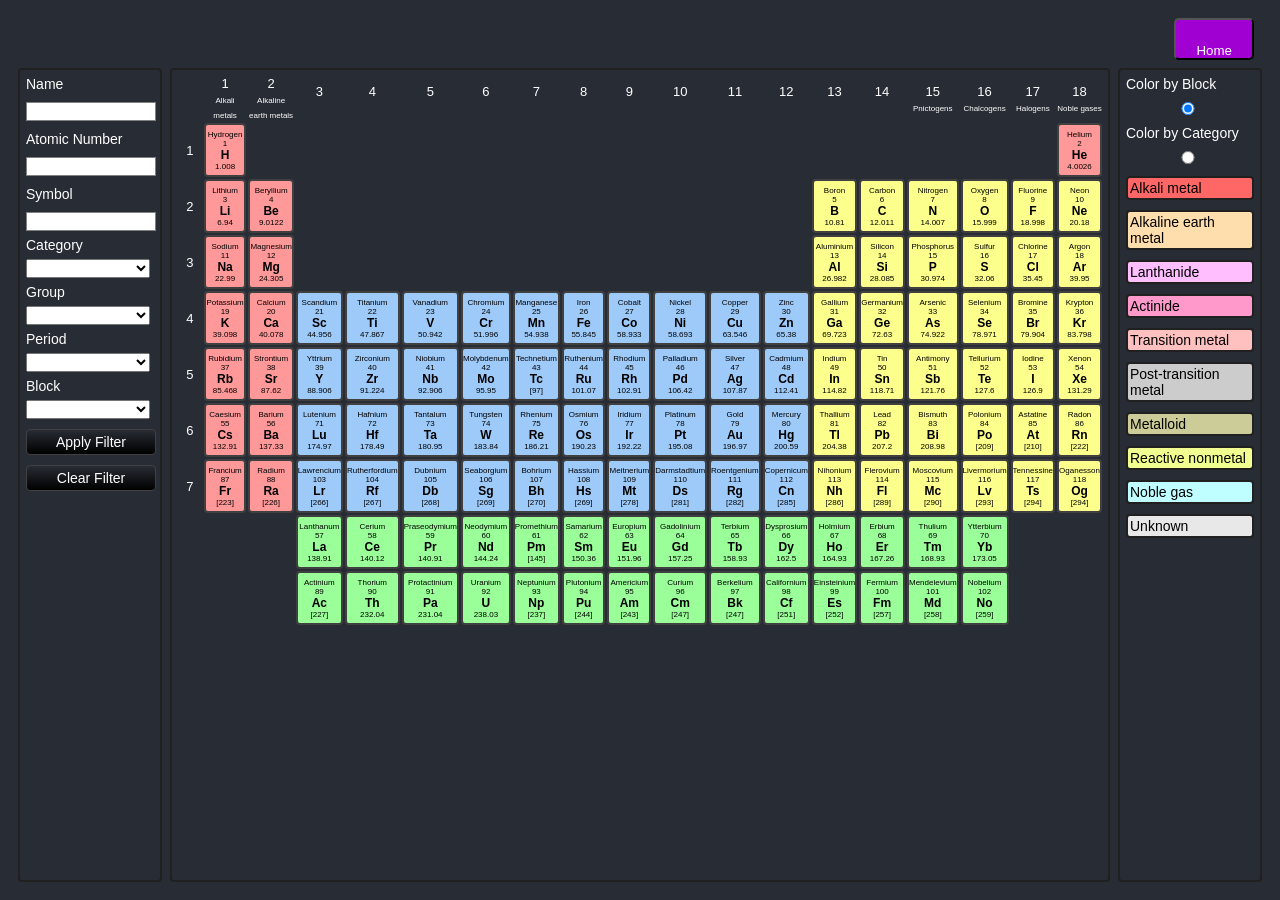
==== commit 5d34a5e1: "Update index.html" ====
--- a/index.html
+++ b/index.html
@@ -15,7 +15,7 @@
 
         <button id="leftToggleButton" class="toggle-btn" onclick="toggleLeftMenu()">&lt;</button>
         <button id="rightToggleButton" class="toggle-btn" onclick="toggleRightMenu()">&gt;</button>
-        <div class="linkpanel"><a href="https://chemistryhub.carrd.co" target="_blank">Back 2 Carrd</a></div>
+        <button class="linkpanel" onclick="window.open('https://chemistryhub.carrd.co', '_blank')" style="background-color: #a000d1; color: white; border-radius: 5px; padding: 10px 20px; text-align: center;">Home</button>
 
         <div class="roundcorners leftdiv">
 
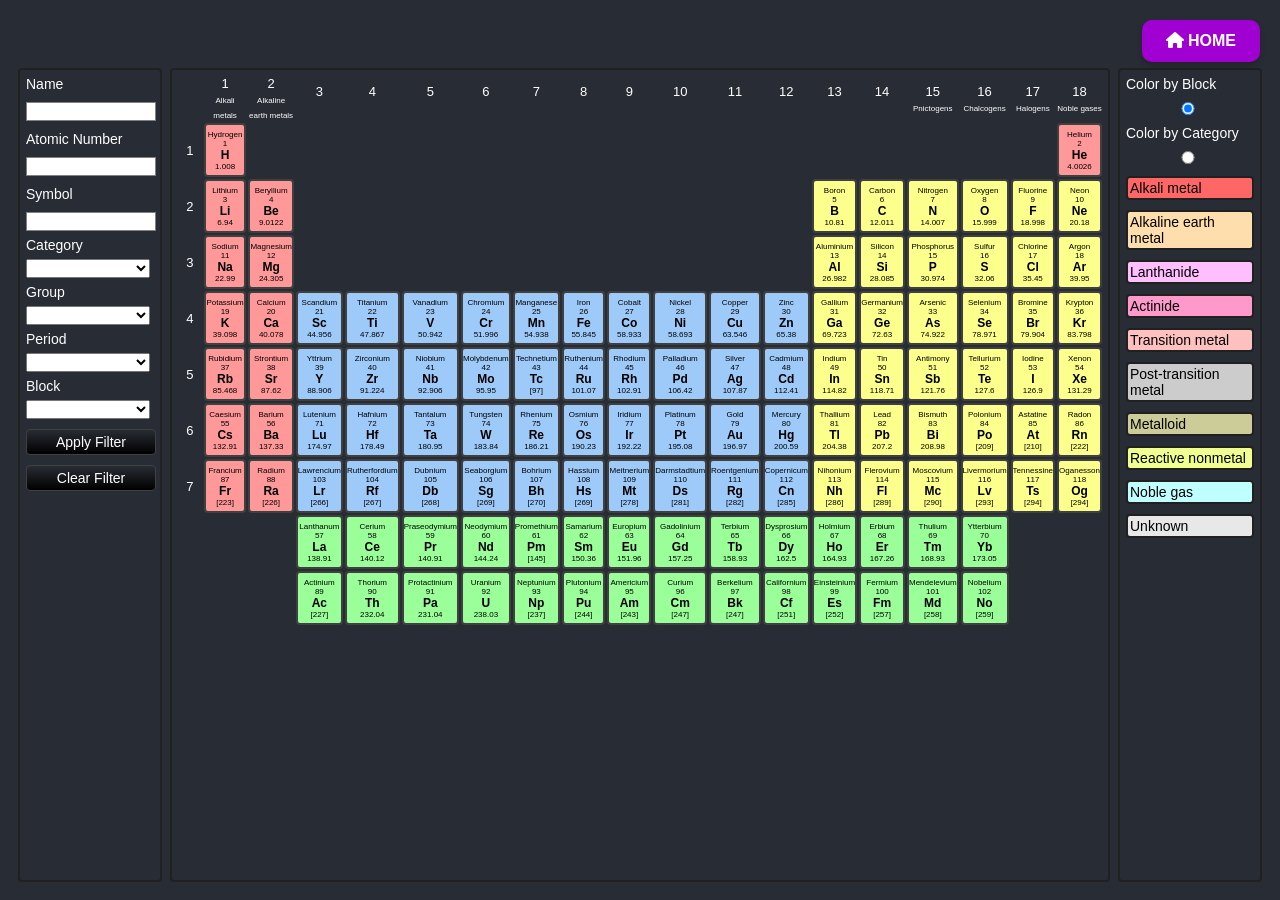
==== commit e207cc98: "Update index.html" ====
--- a/index.html
+++ b/index.html
@@ -7,6 +7,7 @@
     <meta charset="utf-8" />
     <meta name="viewport" content="width=device-width, initial-scale=1.0" />
     <link href="projects.css" rel="stylesheet" />
+    <link rel="stylesheet" href="https://cdnjs.cloudflare.com/ajax/libs/font-awesome/6.0.0/css/all.min.css">
 </head>
 
 <body>
@@ -15,7 +16,9 @@
 
         <button id="leftToggleButton" class="toggle-btn" onclick="toggleLeftMenu()">&lt;</button>
         <button id="rightToggleButton" class="toggle-btn" onclick="toggleRightMenu()">&gt;</button>
-        <button class="linkpanel" onclick="window.open('https://chemistryhub.carrd.co', '_blank')" style="background-color: #a000d1; color: white; border-radius: 5px; padding: 10px 20px; text-align: center;">Home</button>
+        <button class="linkpanel" onclick="window.open('https://chemistryhub.carrd.co', '_blank')">
+            <i class="fas fa-home"></i> Home
+        </button>
 
         <div class="roundcorners leftdiv">
 
--- a/projects.css
+++ b/projects.css
@@ -52,16 +52,33 @@
 
 .linkpanel
 {
-    cursor: pointer;
-    cursor: hand;
-    color:#ffffff;
-    position: absolute;
-    right: 16px;
-    top: 8px;
-    height: 42px;
-    line-height: 42px;
-    margin: 10px;
-    text-align: center;
+    background-color: #a000d1; 
+    color: white;
+    border-radius: 10px; 
+    padding: 12px 24px; 
+    font-size: 16px;
+    font-weight: bold;
+    text-align: center;
+    text-transform: uppercase;
+    border: none;
+    transition: all 0.3s ease-in-out; 
+    display: inline-block;
+    box-shadow: 0px 4px 6px rgba(0, 0, 0, 0.2); 
+    position: fixed; 
+    top: 20px;
+    right: 20px;
+    z-index: 1000;
+}
+
+.linkpanel:hover {
+    background-color: #8800aa; 
+    transform: scale(1.05); 
+    box-shadow: 0px 6px 8px rgba(0, 0, 0, 0.3); 
+}
+
+.linkpanel:active {
+    transform: scale(0.98); 
+    box-shadow: 0px 2px 4px rgba(0, 0, 0, 0.2);
 }
 
 A:link {text-decoration: none; color:#FFFFFF; outline : none; border : 0;}
@@ -430,4 +447,4 @@
     #infobox { 
         width:300px !important;
     }
-}+}
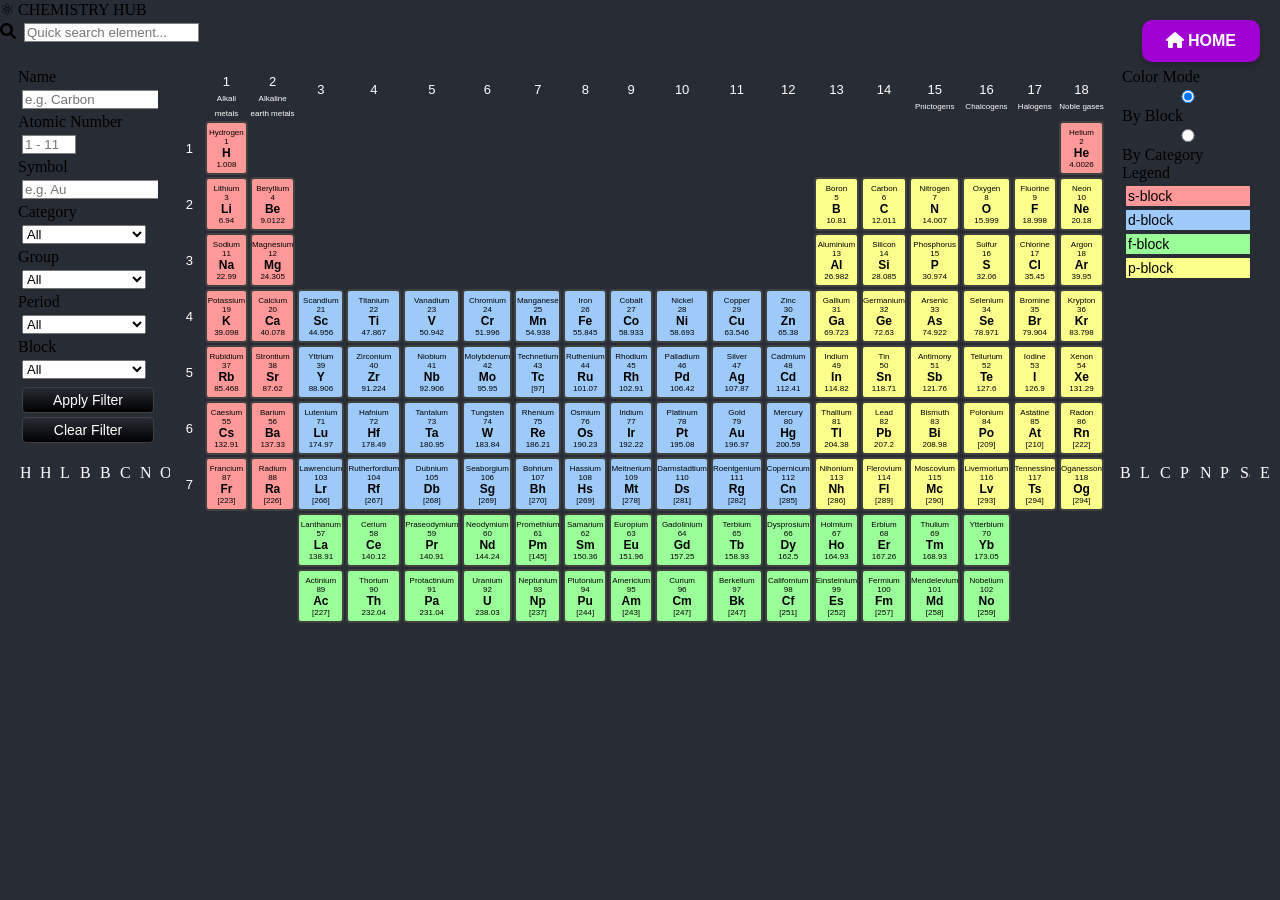
==== commit 9203a361: "update after 1 year ?" ====
--- a/index.html
+++ b/index.html
@@ -1,7 +1,5 @@
 <!DOCTYPE html>
-
 <html lang="en">
-
 <head>
     <title>Chemistry Hub: Periodic Table</title>
     <meta charset="utf-8" />
@@ -9,376 +7,241 @@
     <link href="projects.css" rel="stylesheet" />
     <link rel="stylesheet" href="https://cdnjs.cloudflare.com/ajax/libs/font-awesome/6.0.0/css/all.min.css">
 </head>
-
 <body>
-
-    <div class="maindiv">
-
-        <button id="leftToggleButton" class="toggle-btn" onclick="toggleLeftMenu()">&lt;</button>
-        <button id="rightToggleButton" class="toggle-btn" onclick="toggleRightMenu()">&gt;</button>
-        <button class="linkpanel" onclick="window.open('https://chemistryhub.carrd.co', '_blank')">
-            <i class="fas fa-home"></i> Home
-        </button>
-
-        <div class="roundcorners leftdiv">
-
-            <table style="width:100%;">
-
-                <tr><td><div class="label">Name</div></td></tr>
-                <tr><td><input type="text" id="namefilter" style="width:124px" /></td></tr>
-
-                <tr><td><div class="label">Atomic Number</div></td></tr>
-                <tr><td><input type="number" id="atomicnumberfilter" style="width:124px" min=1 max=118 /></td></tr>
-
-                <tr><td><div class="label">Symbol</div></td></tr>
-                <tr><td><input type="text" id="symbolfilter" style="width:124px" /></td></tr>
-
-                <tr>
-                    <td><label for="categoryfilter" class="label">Category</label></td>
-                </tr>
-                <tr>
-                    <td>
-                        <select id="categoryfilter">
-                            <option value=""></option>
-                            <option value="Alkali metal">Alkali metal</option>
-                            <option value="Alkaline earth metal">Alkaline earth metal</option>
-                            <option value="Lanthanide">Lanthanide</option>
-                            <option value="Actinide">Actinide</option>
-                            <option value="Transition metal">Transition metal</option>
-                            <option value="Post-transition metal">Post-transition metal</option>
-                            <option value="Metalloid">Metalloid</option>
-                            <option value="Reactive nonmetal">Reactive nonmetal</option>
-                            <option value="Noble gas">Noble gas</option>
-                            <option value="Unknown">Unknown</option>
-                        </select>
-                    </td>
-                </tr>
-
-                <tr>
-                    <td><label for="groupfilter" class="label">Group</label></td>
-                </tr>
-                <tr>
-                    <td>
-                        <select id="groupfilter">
-                            <option value=""></option>
-                            <option value="0">none</option>
-                            <option value="1">1</option>
-                            <option value="2">2</option>
-                            <option value="3">3</option>
-                            <option value="4">4</option>
-                            <option value="5">5</option>
-                            <option value="6">6</option>
-                            <option value="7">7</option>
-                            <option value="8">8</option>
-                            <option value="9">9</option>
-                            <option value="10">10</option>
-                            <option value="11">11</option>
-                            <option value="12">12</option>
-                            <option value="13">13</option>
-                            <option value="14">14</option>
-                            <option value="15">15</option>
-                            <option value="16">16</option>
-                            <option value="17">17</option>
-                            <option value="18">18</option>
-                        </select>
-                    </td>
-                </tr>
-
-                <tr>
-                    <td><label for="periodfilter" class="label">Period</label></td>
-                </tr>
-                <tr>
-                    <td>
-                        <select id="periodfilter">
-                            <option value=""></option>
-                            <option value="1">1</option>
-                            <option value="2">2</option>
-                            <option value="3">3</option>
-                            <option value="4">4</option>
-                            <option value="5">5</option>
-                            <option value="6">6</option>
-                            <option value="7">7</option>
-                        </select>
-                    </td>
-                </tr>
-
-                <tr>
-                    <td><label for="blockfilter" class="label">Block</label></td>
-                </tr>
-                <tr>
-                    <td>
-                        <select id="blockfilter">
-                            <option value=""></option>
-                            <option value="d">d</option>
-                            <option value="f">f</option>
-                            <option value="p">p</option>
-                            <option value="s">s</option>
-                        </select>
-                    </td>
-                </tr>
-
-                <tr>
-                    <td colspan="2"><div id="btnApplyFilter" class="button">Apply Filter</div></td>
-                </tr>
-
-                <tr>
-                    <td colspan="2"><div id="btnClearFilter" class="button">Clear Filter</div></td>
-                </tr>
-
-            </table>
-
-        </div>
-
-        <div id="periodictablediv" class="roundcorners tablediv">
-            <table id="periodictable" style="width: 100%; height: 100%;"></table>
-        </div>
-
-        <div class="roundcorners rightdiv">
-
-            <table style="width:100%;">
-
-                <tr>
-                    <td><div class="label">Color by Block</div></td>
-                </tr>
-                
-                <tr>
-                    <td class="radiobutton"><div class="radiobutton"><input type="radio" name="colorby" value="colorbyblock" id="colorblock" checked /></div></td>
-                </tr>
-
-                <tr>
-                    <td><div class="label">Color by Category</div></td>
-                </tr>
-
-                <tr>
-                    <td class="radiobutton"><div class="radiobutton"><input type="radio" name="colorby" value="colorbycategory" id="colorcategory"  /></div></td>
-                </tr>
-
-            </table>
-
-            <table id="categorykey" style="width:100%; display: inline;">
-                <tr><td><div class="alkalimetal colorkey roundcorners">Alkali metal</div></td></tr>
-                <tr><td><div class="alkalineearthmetal colorkey roundcorners">Alkaline earth metal</div></td></tr>
-                <tr><td><div class="lanthanide colorkey roundcorners">Lanthanide</div></td></tr>
-                <tr><td><div class="actinide colorkey roundcorners">Actinide</div></td></tr>
-                <tr><td><div class="transitionmetal colorkey roundcorners">Transition metal</div></td></tr>
-                <tr><td><div class="posttransitionmetal colorkey roundcorners">Post-transition metal</div></td></tr>
-                <tr><td><div class="metalloid colorkey roundcorners">Metalloid</div></td></tr>
-                <tr><td><div class="reactivenonmetal colorkey roundcorners">Reactive nonmetal</div></td></tr>
-                <tr><td><div class="noblegas colorkey roundcorners">Noble gas</div></td></tr>
-                <tr><td><div class="unknown colorkey roundcorners">Unknown</div></td></tr>
-            </table>
-
-            <table id="blockkey" style="width:100%; display: none;">
-                <tr><td><div class="sblock colorkey roundcorners">s</div></td></tr>
-                <tr><td><div class="dblock colorkey roundcorners">d</div></td></tr>
-                <tr><td><div class="fblock colorkey roundcorners">f</div></td></tr>
-                <tr><td><div class="pblock colorkey roundcorners">p</div></td></tr>
-            </table>
-
-        </div>
-
-    </div>
-
-    <div class="horizontal-scroll-menu">
-        <div>Hydrogen</div>
-        <div>Helium</div>
-        <div>Lithium</div>
-        <div>Beryllium</div>
-        <div>Boron</div>
-        <div>Carbon</div>
-        <div>Nitrogen</div>
-        <div>Oxygen</div>
-        <div>Fluorine</div>
-        <div>Neon</div>
-        <div>Sodium</div>
-        <div>Magnesium</div>
-        <div>Aluminum</div>
-        <div>Silicon</div>
-        <div>Phosphorus</div>
-        <div>Sulfur</div>
-        <div>Chlorine</div>
-        <div>Argon</div>  
-        <div>Potassium</div>
-        <div>Calcium</div>
-        <div>Scandium</div>
-        <div>Titanium</div>
-        <div>Vanadium</div>
-        <div>Chromium</div>
-        <div>Manganese</div>
-        <div>Iron</div>
-        <div>Cobalt</div>
-        <div>Nickel</div>
-        <div>Copper</div>
-        <div>Zinc</div>
-        <div>Gallium</div>
-        <div>Germanium</div>
-        <div>Arsenic</div>
-        <div>Selenium</div>
-        <div>Bromine</div>
-        <div>Krypton</div>
-        <div>Rubidium</div>
-        <div>Strontium</div>
-        <div>Yttrium</div>
-        <div>Zirconium</div>
-        <div>Niobium</div>
-        <div>Molybdenum</div>
-        <div>Technetium</div>
-        <div>Ruthenium</div>
-        <div>Rhodium</div>
-        <div>Palladium</div>
-        <div>Silver</div>
-        <div>Cadmium</div>
-        <div>Indium</div>
-        <div>Tin</div>
-        <div>Antimony</div>
-        <div>Tellurium</div>
-        <div>Iodine</div>
-        <div>Xenon</div>
-        <div>Cesium</div>
-        <div>Barium</div>
-        <div>Lanthanum</div>
-        <div>Cerium</div>
-        <div>Praseodymium</div>
-        <div>Neodymium</div>
-        <div>Promethium</div>
-        <div>Samarium</div>
-        <div>Europium</div>
-        <div>Gadolinium</div>
-        <div>Terbium</div>
-        <div>Dysprosium</div>
-        <div>Holmium</div>
-        <div>Erbium</div>
-        <div>Thulium</div>  
-        <div>Ytterbium</div>
-        <div>Lutetium</div>
-        <div>Hafnium</div>
-        <div>Tantalum</div>
-        <div>Tungsten</div>
-        <div>Rhenium</div>
-        <div>Osmium</div>
-        <div>Iridium</div>
-        <div>Platinum</div>
-        <div>Gold</div>
-        <div>Mercury</div>
-        <div>Thallium</div>
-        <div>Lead</div>
-        <div>Bismuth</div>
-        <div>Polonium</div>
-        <div>Astatine</div>
-        <div>Radon</div>
-        <div>Francium</div>
-        <div>Radium</div>
-        <div>Actinium</div>
-        <div>Thorium</div>
-        <div>Protactinium</div>
-        <div>Uranium</div>
-        <div>Neptunium</div>
-        <div>Plutonium</div>
-        <div>Americium</div>
-        <div>Curium</div>
-        <div>Berkelium</div>
-        <div>Californium</div>
-        <div>Einsteinium</div>
-        <div>Fermium</div> 
-        <div>Mendelevium</div>
-        <div>Nobelium</div>
-        <div>Lawrencium</div>
-        <div>Rutherfordium</div>
-        <div>Dubnium</div>
-        <div>Seaborgium</div>
-        <div>Bohrium</div>
-        <div>Hassium</div>
-        <div>Meitnerium</div>
-        <div>Darmstadtium</div>
-        <div>Roentgenium</div>
-        <div>Copernicium</div>
-        <div>Nihonium</div>
-        <div>Flerovium</div>
-        <div>Moscovium</div>
-        <div>Livermorium</div>
-        <div>Tennessine</div>
-        <div>Oganesson</div>        
-    
-    </div>
-
-    <div id="infoboxbackground"
-    style="background-color: #000000; position: absolute;
-    left: 0px; right: 0px; top: 0px; bottom: 0px;
-    opacity: 0.8; visibility: hidden;"></div>
-
-<div id="infobox"
-     class="border roundcorners"
-     style="position:absolute; width: 500px; top: 50%; left: 50%; transform: translate(-50%, -50%); background-color: #FFFFFF; visibility: hidden; text-align: center;">
-
-    <table style="width:100%;">
-        <tr><th colspan="2" id="infoName" class="thelementname"></th></tr>
-        <tr><td colspan="2">
-            <img id="infoImage" src="" alt="Element Image" style="width:200px;height:auto;display:none;">
-        </td></tr>
-        <tr><td colspan="2"><div id="infoImageText" style="display:none;"></div></td></tr> 
-        <tr><th>Atomic number</th><td id="infoAtomicNumber"></td></tr>
-        <tr><th>Chemical Symbol</th><td id="infoChemicalSymbol"></td></tr>
-        <tr><th>Category</th><td id="infoCategory"></td></tr>
-        <tr><th>Atomic weight - conventional</th><td id="infoAtomicWeightConventional"></td></tr>
-        <tr><th>Atomic weight - standard</th><td id="infoAtomicWeightStandard"></td></tr>
-        <tr><th>Occurrence</th><td id="infoOccurrence"></td></tr>
-        <tr><th>State of matter</th><td id="infoStateOfMatter"></td></tr>
-        <tr><th>Group</th><td id="infoGroup"></td></tr>
-        <tr><th>Period</th><td id="infoPeriod"></td></tr>
-        <tr><th>Block</th><td id="infoBlock"></td></tr>
-        <tr><th>Electron Configuration</th><td id="infoElectronConfiguration"></td></tr> 
-        <tr><th>Valence Electrons</th><td id="infoValenceElectrons"></td></tr> 
-        <tr><td colspan="2"><div id="btnCloseInfoBox" class="button">Close</div></td></tr>
-    </table>
+<div class="maindiv">
+
+    <!-- TOP BAR -->
+    <div class="topbar">
+        <span class="topbar-title">&#9883; CHEMISTRY HUB</span>
+        <div class="search-wrap">
+            <i class="fas fa-search"></i>
+            <input type="text" id="globalsearch" placeholder="Quick search element..." autocomplete="off" />
+        </div>
+        <div class="topbar-right">
+            <button class="toggle-btn" id="leftToggleButton" onclick="toggleLeftMenu()">
+                <i class="fas fa-sliders-h"></i> Filters
+            </button>
+            <button class="toggle-btn" id="rightToggleButton" onclick="toggleRightMenu()">
+                <i class="fas fa-palette"></i> Legend
+            </button>
+            <button class="linkpanel" onclick="window.open('https://chemistryhub.carrd.co','_blank')">
+                <i class="fas fa-home"></i> Home
+            </button>
+        </div>
+    </div>
+
+    <!-- BODY ROW -->
+    <div class="bodyrow">
+
+        <!-- LEFT SIDEBAR -->
+        <div class="leftdiv" id="leftdiv">
+            <div class="sidebar-section">
+                <span class="sidebar-label">Name</span>
+                <input type="text" id="namefilter" class="sidebar-input" placeholder="e.g. Carbon" />
+            </div>
+            <div class="sidebar-section">
+                <span class="sidebar-label">Atomic Number</span>
+                <input type="number" id="atomicnumberfilter" class="sidebar-input" min="1" max="118" placeholder="1 - 118" />
+            </div>
+            <div class="sidebar-section">
+                <span class="sidebar-label">Symbol</span>
+                <input type="text" id="symbolfilter" class="sidebar-input" placeholder="e.g. Au" />
+            </div>
+            <div class="sidebar-section">
+                <span class="sidebar-label">Category</span>
+                <select id="categoryfilter" class="sidebar-input">
+                    <option value="">All</option>
+                    <option value="Alkali metal">Alkali metal</option>
+                    <option value="Alkaline earth metal">Alkaline earth metal</option>
+                    <option value="Lanthanide">Lanthanide</option>
+                    <option value="Actinide">Actinide</option>
+                    <option value="Transition metal">Transition metal</option>
+                    <option value="Post-transition metal">Post-transition metal</option>
+                    <option value="Metalloid">Metalloid</option>
+                    <option value="Reactive nonmetal">Reactive nonmetal</option>
+                    <option value="Noble gas">Noble gas</option>
+                    <option value="Unknown">Unknown</option>
+                </select>
+            </div>
+            <div class="sidebar-section">
+                <span class="sidebar-label">Group</span>
+                <select id="groupfilter" class="sidebar-input">
+                    <option value="">All</option>
+                    <option value="0">none</option>
+                    <option value="1">1</option><option value="2">2</option><option value="3">3</option>
+                    <option value="4">4</option><option value="5">5</option><option value="6">6</option>
+                    <option value="7">7</option><option value="8">8</option><option value="9">9</option>
+                    <option value="10">10</option><option value="11">11</option><option value="12">12</option>
+                    <option value="13">13</option><option value="14">14</option><option value="15">15</option>
+                    <option value="16">16</option><option value="17">17</option><option value="18">18</option>
+                </select>
+            </div>
+            <div class="sidebar-section">
+                <span class="sidebar-label">Period</span>
+                <select id="periodfilter" class="sidebar-input">
+                    <option value="">All</option>
+                    <option value="1">1</option><option value="2">2</option><option value="3">3</option>
+                    <option value="4">4</option><option value="5">5</option><option value="6">6</option>
+                    <option value="7">7</option>
+                </select>
+            </div>
+            <div class="sidebar-section">
+                <span class="sidebar-label">Block</span>
+                <select id="blockfilter" class="sidebar-input">
+                    <option value="">All</option>
+                    <option value="s">s</option><option value="p">p</option>
+                    <option value="d">d</option><option value="f">f</option>
+                </select>
+            </div>
+            <div class="sidebar-divider"></div>
+            <div id="btnApplyFilter" class="button primary">Apply Filter</div>
+            <div id="btnClearFilter" class="button">Clear Filter</div>
+        </div>
+
+        <!-- PERIODIC TABLE -->
+        <div class="tablediv">
+            <table id="periodictable"></table>
+        </div>
+
+        <!-- RIGHT SIDEBAR -->
+        <div class="rightdiv" id="rightdiv">
+            <div class="sidebar-section">
+                <span class="sidebar-label">Color Mode</span>
+                <div class="radio-group">
+                    <label class="radio-label">
+                        <input type="radio" name="colorby" value="colorbyblock" id="colorblock" checked />
+                        By Block
+                    </label>
+                    <label class="radio-label">
+                        <input type="radio" name="colorby" value="colorbycategory" id="colorcategory" />
+                        By Category
+                    </label>
+                </div>
+            </div>
+            <div class="sidebar-divider"></div>
+            <div class="sidebar-section">
+                <span class="sidebar-label">Legend</span>
+                <div id="blockkey" class="colorkey-list">
+                    <div class="colorkey sblock">s-block</div>
+                    <div class="colorkey dblock">d-block</div>
+                    <div class="colorkey fblock">f-block</div>
+                    <div class="colorkey pblock">p-block</div>
+                </div>
+                <div id="categorykey" class="colorkey-list" style="display:none;">
+                    <div class="colorkey alkalimetal">Alkali metal</div>
+                    <div class="colorkey alkalineearthmetal">Alkaline earth</div>
+                    <div class="colorkey lanthanide">Lanthanide</div>
+                    <div class="colorkey actinide">Actinide</div>
+                    <div class="colorkey transitionmetal">Transition metal</div>
+                    <div class="colorkey posttransitionmetal">Post-transition</div>
+                    <div class="colorkey metalloid">Metalloid</div>
+                    <div class="colorkey reactivenonmetal">Reactive nonmetal</div>
+                    <div class="colorkey noblegas">Noble gas</div>
+                    <div class="colorkey unknown">Unknown</div>
+                </div>
+            </div>
+        </div>
+
+    </div>
+
+    <!-- ELEMENT SCROLL BAR -->
+    <div class="horizontal-scroll-menu" id="elementScrollBar"></div>
 
 </div>
 
-
-    <script src="data.js"></script>
-    <script src="periodictable.js"></script>
-    <script src="periodictableinfobox.js"></script>
-    <script src="periodictabledisplay.js"></script>
-    <script src="periodictablepage.js"></script>
-
-    <script>
-        let leftDivVisible = true;
-        let rightDivVisible = true;
-
-        function toggleLeftMenu() {
-            let leftDiv = document.querySelector(".leftdiv");
-            let tableDiv = document.querySelector(".tablediv");
-            let leftButton = document.querySelector("#leftToggleButton"); 
-
-            if (leftDivVisible) {
-                leftDiv.style.display = "none";
-                tableDiv.style.left = "10px";
-                leftButton.style.backgroundColor = "green"; 
-            } else {
-                leftDiv.style.display = "block";
-                tableDiv.style.left = "160px";
-                leftButton.style.backgroundColor = ""; 
+<!-- Modal -->
+<div id="infoboxbackground"></div>
+<div id="infobox">
+    <div class="infobox-header">
+        <div class="infobox-title-group">
+            <div class="infobox-symbol" id="infoChemicalSymbol"></div>
+            <div class="infobox-name" id="infoName"></div>
+            <div class="infobox-category-badge" id="infoCategory"></div>
+        </div>
+        <div class="infobox-close" id="btnCloseInfoBox" title="Close (Esc)">&#x2715;</div>
+    </div>
+    <div class="infobox-body">
+        <div class="infobox-image-wrap" id="infoImageWrap" style="display:none;">
+            <img id="infoImage" src="" alt="" loading="lazy" />
+            <div class="infobox-image-caption" id="infoImageText"></div>
+        </div>
+        <div class="infobox-grid">
+            <div class="infobox-field">
+                <div class="infobox-field-label">Atomic Number</div>
+                <div class="infobox-field-value" id="infoAtomicNumber"></div>
+            </div>
+            <div class="infobox-field">
+                <div class="infobox-field-label">State of Matter</div>
+                <div class="infobox-field-value" id="infoStateOfMatter"></div>
+            </div>
+            <div class="infobox-field">
+                <div class="infobox-field-label">Atomic Weight</div>
+                <div class="infobox-field-value" id="infoAtomicWeightConventional"></div>
+            </div>
+            <div class="infobox-field">
+                <div class="infobox-field-label">Occurrence</div>
+                <div class="infobox-field-value" id="infoOccurrence"></div>
+            </div>
+            <div class="infobox-field">
+                <div class="infobox-field-label">Group</div>
+                <div class="infobox-field-value" id="infoGroup"></div>
+            </div>
+            <div class="infobox-field">
+                <div class="infobox-field-label">Period</div>
+                <div class="infobox-field-value" id="infoPeriod"></div>
+            </div>
+            <div class="infobox-field">
+                <div class="infobox-field-label">Block</div>
+                <div class="infobox-field-value" id="infoBlock"></div>
+            </div>
+            <div class="infobox-field">
+                <div class="infobox-field-label">Valence Electrons</div>
+                <div class="infobox-field-value" id="infoValenceElectrons"></div>
+            </div>
+            <div class="infobox-field wide">
+                <div class="infobox-field-label">Atomic Weight (Standard)</div>
+                <div class="infobox-field-value" id="infoAtomicWeightStandard"></div>
+            </div>
+            <div class="infobox-field wide">
+                <div class="infobox-field-label">Electron Configuration</div>
+                <div class="infobox-field-value" id="infoElectronConfiguration"></div>
+            </div>
+        </div>
+    </div>
+</div>
+
+<script src="data.js"></script>
+<script src="periodictable.js"></script>
+<script src="periodictableinfobox.js"></script>
+<script src="periodictabledisplay.js"></script>
+<script src="periodictablepage.js"></script>
+
+<script>
+    // Build scroll bar
+    const elementNames = ["Hydrogen","Helium","Lithium","Beryllium","Boron","Carbon","Nitrogen","Oxygen","Fluorine","Neon","Sodium","Magnesium","Aluminum","Silicon","Phosphorus","Sulfur","Chlorine","Argon","Potassium","Calcium","Scandium","Titanium","Vanadium","Chromium","Manganese","Iron","Cobalt","Nickel","Copper","Zinc","Gallium","Germanium","Arsenic","Selenium","Bromine","Krypton","Rubidium","Strontium","Yttrium","Zirconium","Niobium","Molybdenum","Technetium","Ruthenium","Rhodium","Palladium","Silver","Cadmium","Indium","Tin","Antimony","Tellurium","Iodine","Xenon","Cesium","Barium","Lanthanum","Cerium","Praseodymium","Neodymium","Promethium","Samarium","Europium","Gadolinium","Terbium","Dysprosium","Holmium","Erbium","Thulium","Ytterbium","Lutetium","Hafnium","Tantalum","Tungsten","Rhenium","Osmium","Iridium","Platinum","Gold","Mercury","Thallium","Lead","Bismuth","Polonium","Astatine","Radon","Francium","Radium","Actinium","Thorium","Protactinium","Uranium","Neptunium","Plutonium","Americium","Curium","Berkelium","Californium","Einsteinium","Fermium","Mendelevium","Nobelium","Lawrencium","Rutherfordium","Dubnium","Seaborgium","Bohrium","Hassium","Meitnerium","Darmstadtium","Roentgenium","Copernicium","Nihonium","Flerovium","Moscovium","Livermorium","Tennessine","Oganesson"];
+    const bar = document.getElementById('elementScrollBar');
+    elementNames.forEach(name => {
+        const el = document.createElement('div');
+        el.className = 'scroll-item';
+        el.textContent = name;
+        el.addEventListener('click', () => {
+            document.getElementById('namefilter').value = name;
+            if (window.APP && APP.periodictable) {
+                APP.periodictable.ApplyFilter({ name, atomicnumber:'', symbol:'', category:'', group:'', period:'', block:'' });
             }
-            leftDivVisible = !leftDivVisible;
-        }
-
-        function toggleRightMenu() {
-            let rightDiv = document.querySelector(".rightdiv");
-            let tableDiv = document.querySelector(".tablediv");
-            let rightButton = document.querySelector("#rightToggleButton"); 
-
-            if (rightDivVisible) {
-                rightDiv.style.display = "none";
-                tableDiv.style.right = "10px";
-                rightButton.style.backgroundColor = "green"; 
-            } else {
-                rightDiv.style.display = "block";
-                tableDiv.style.right = "160px";
-                rightButton.style.backgroundColor = ""; 
-            }
-            rightDivVisible = !rightDivVisible;
-        }
-    </script>
-
+        });
+        bar.appendChild(el);
+    });
+
+    // Sidebar toggles
+    function toggleLeftMenu() {
+        document.getElementById('leftdiv').classList.toggle('collapsed');
+        document.getElementById('leftToggleButton').classList.toggle('active');
+    }
+    function toggleRightMenu() {
+        document.getElementById('rightdiv').classList.toggle('collapsed');
+        document.getElementById('rightToggleButton').classList.toggle('active');
+    }
+</script>
 </body>
-
 </html>
--- a/projects.css
+++ b/projects.css
@@ -264,6 +264,13 @@
     cursor: pointer;
     width: 50px;
     height: 50px;
+    transition: transform 0.2s ease-in-out, box-shadow 0.2s ease-in-out;
+}
+
+.elementcell:hover {
+    transform: scale(1.1);
+    box-shadow: 0px 4px 8px rgba(255, 255, 255, 0.5);
+    cursor: pointer;
 }
 
 .elementcellfaded
@@ -448,3 +455,65 @@
         width:300px !important;
     }
 }
+
+#infobox {
+    max-width: 90vw; 
+    max-height: 80vh; 
+    overflow-y: auto; 
+    overflow-x: hidden; 
+    padding: 20px;
+    text-align: left; 
+    background-color: white;
+    border-radius: 8px;
+    box-shadow: 0px 4px 10px rgba(0, 0, 0, 0.2);
+}
+
+
+.modal-body {
+    word-wrap: break-word; 
+    white-space: normal; 
+    padding: 10px;
+    font-size: 16px; 
+    line-height: 1.5; 
+}
+
+
+#infobox table {
+    width: 100%; 
+    table-layout: auto; 
+    border-collapse: collapse;
+}
+
+#infobox table td, #infobox table th {
+    padding: 5px; 
+    text-align: left;
+    word-wrap: break-word;
+}
+
+#infobox img {
+    max-width: 100%; 
+    height: auto;
+    display: block;
+    margin: 10px auto;
+}
+
+#infobox .close {
+    display: block;
+    width: 100%;
+    text-align: center;
+    margin-top: 10px;
+}
+
+@media screen and (max-width: 768px) {
+    .tablediv {
+        left: 5px;
+        right: 5px;
+        overflow-x: auto;
+    }
+    
+    .elementcell {
+        width: 40px;
+        height: 40px;
+        font-size: 10px;
+    }
+}
